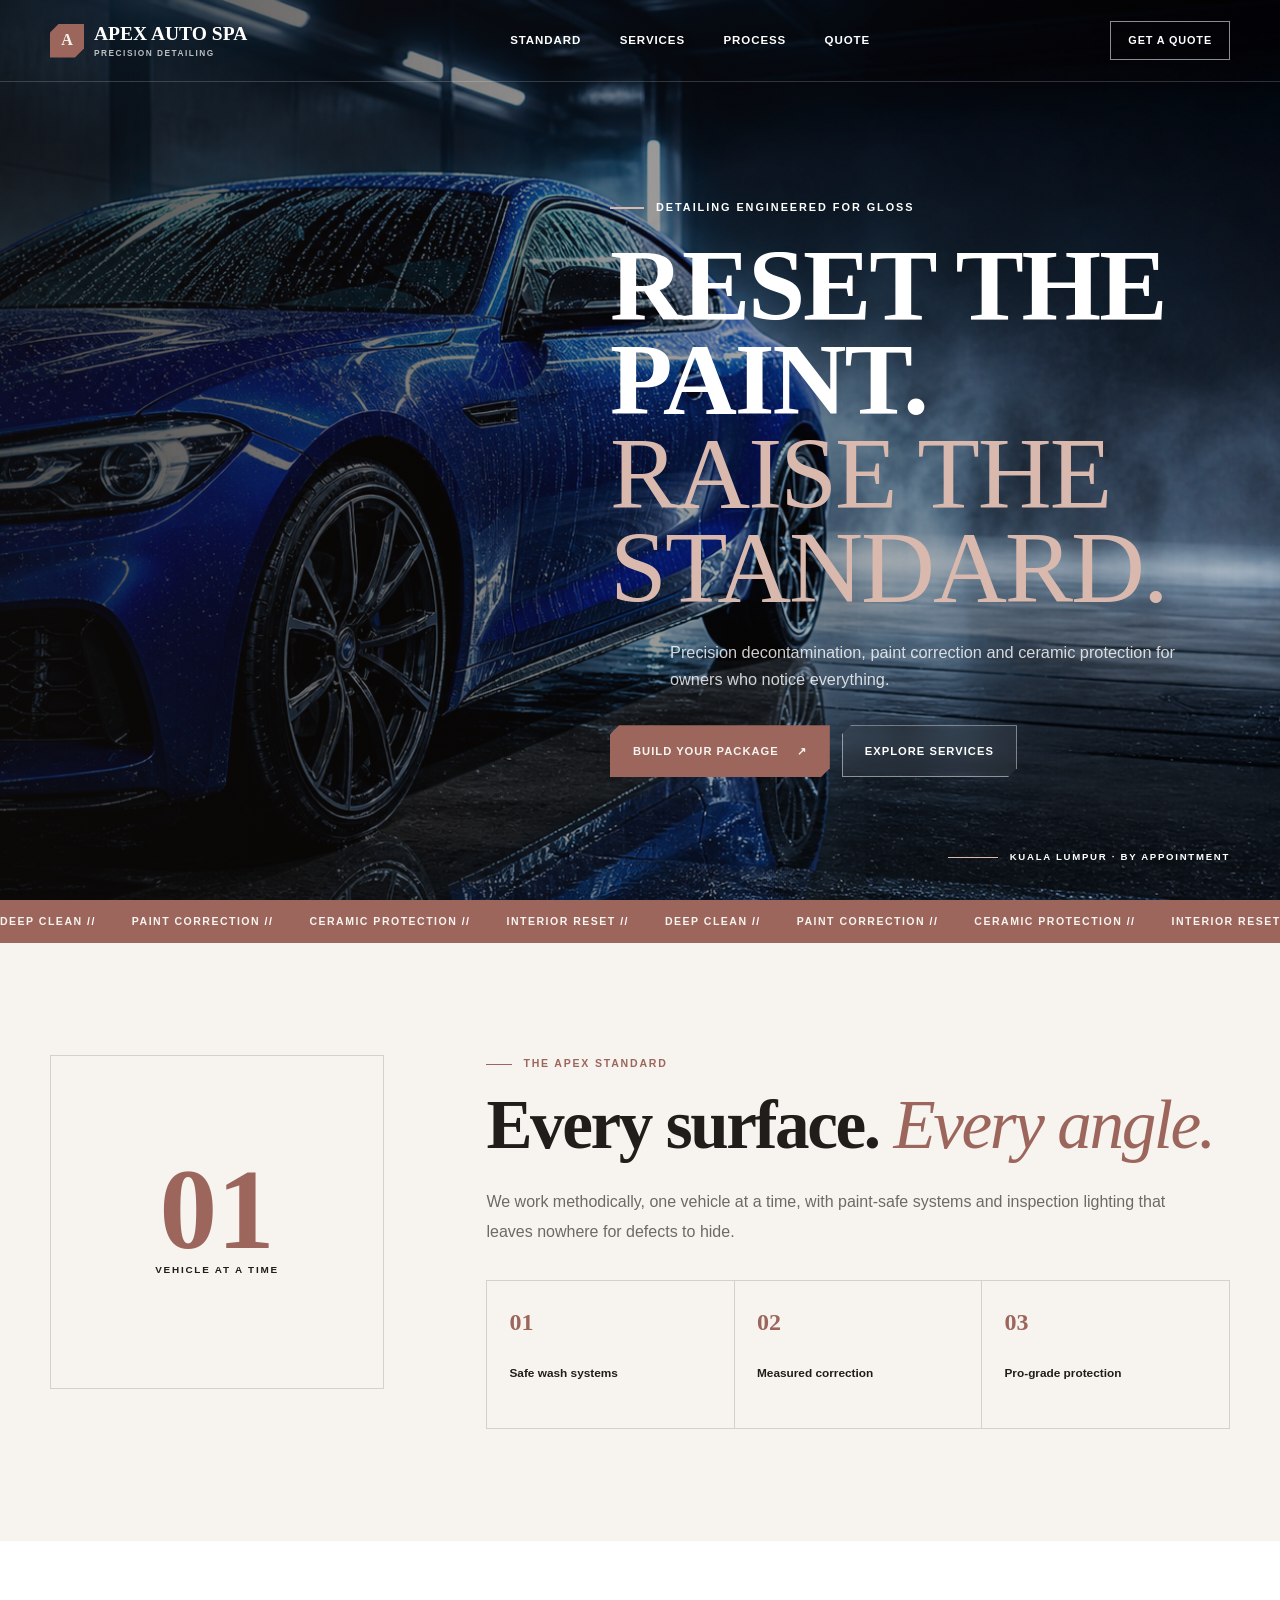
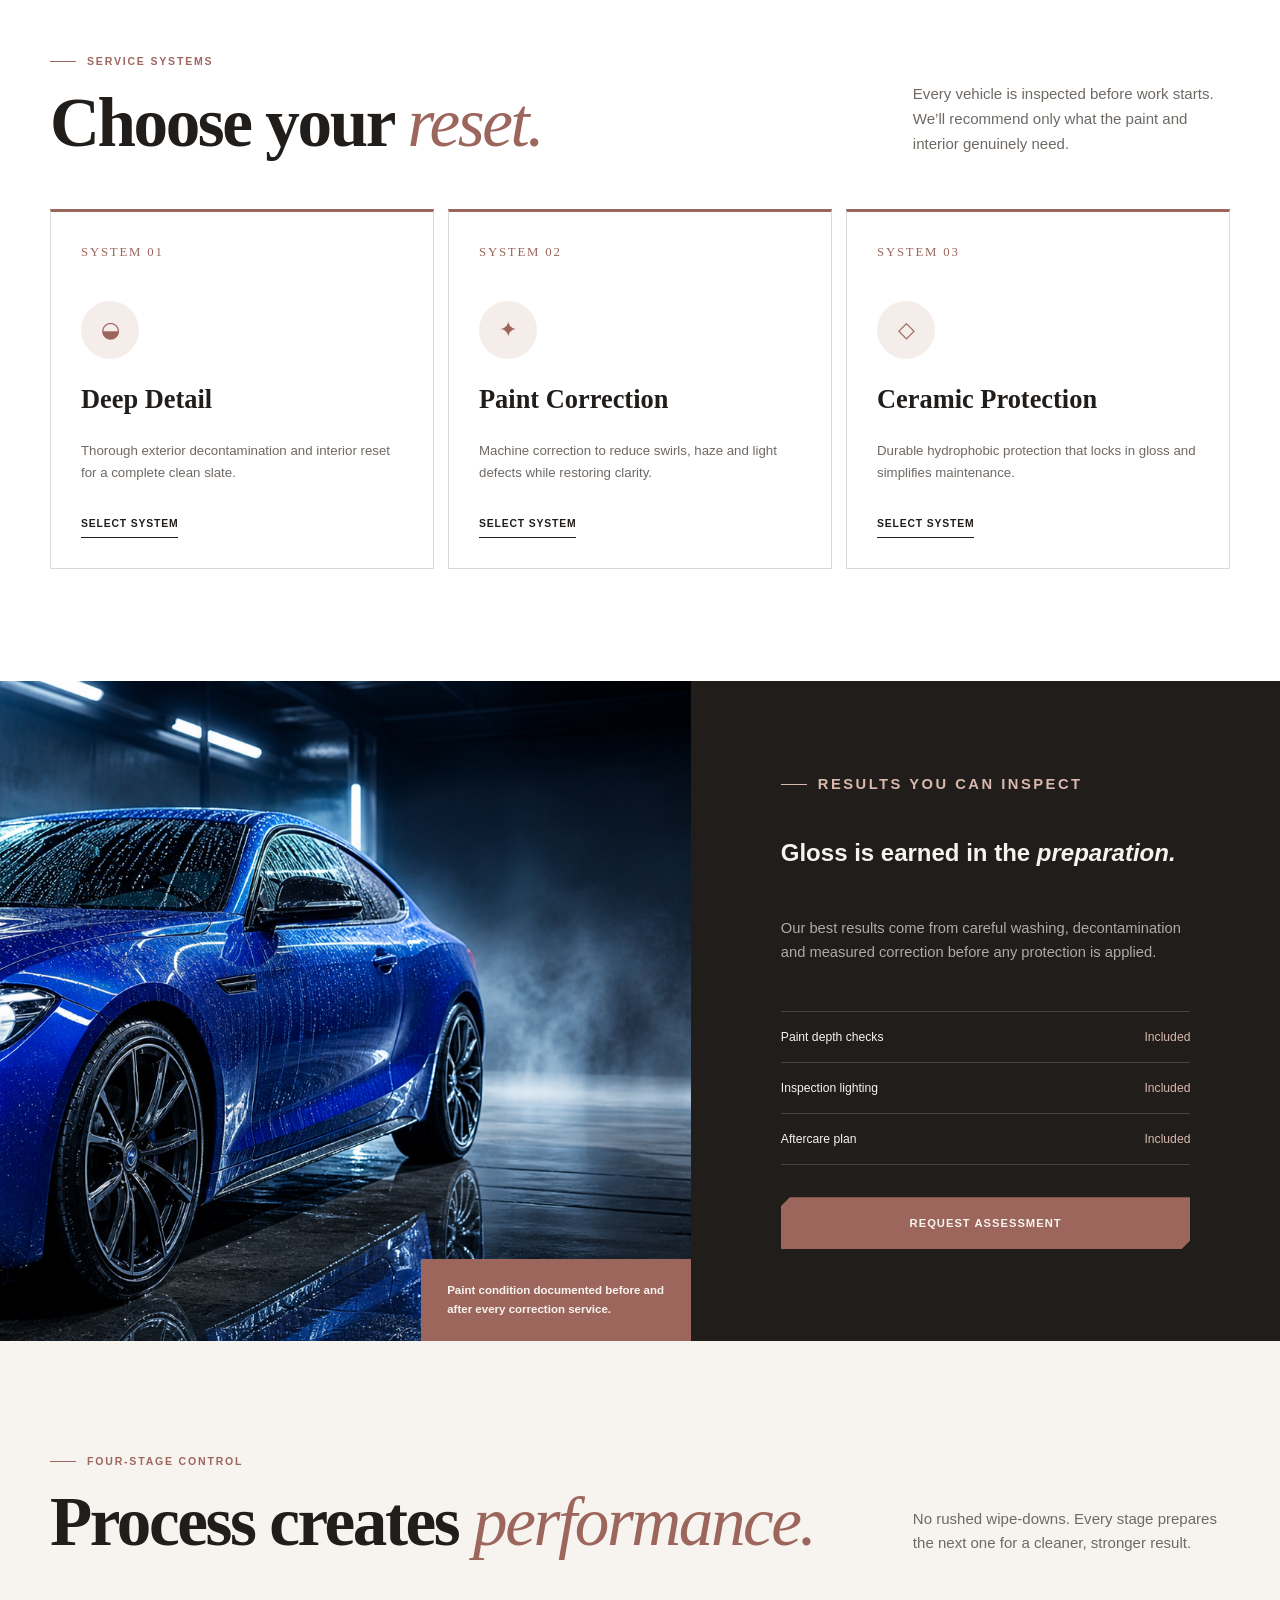
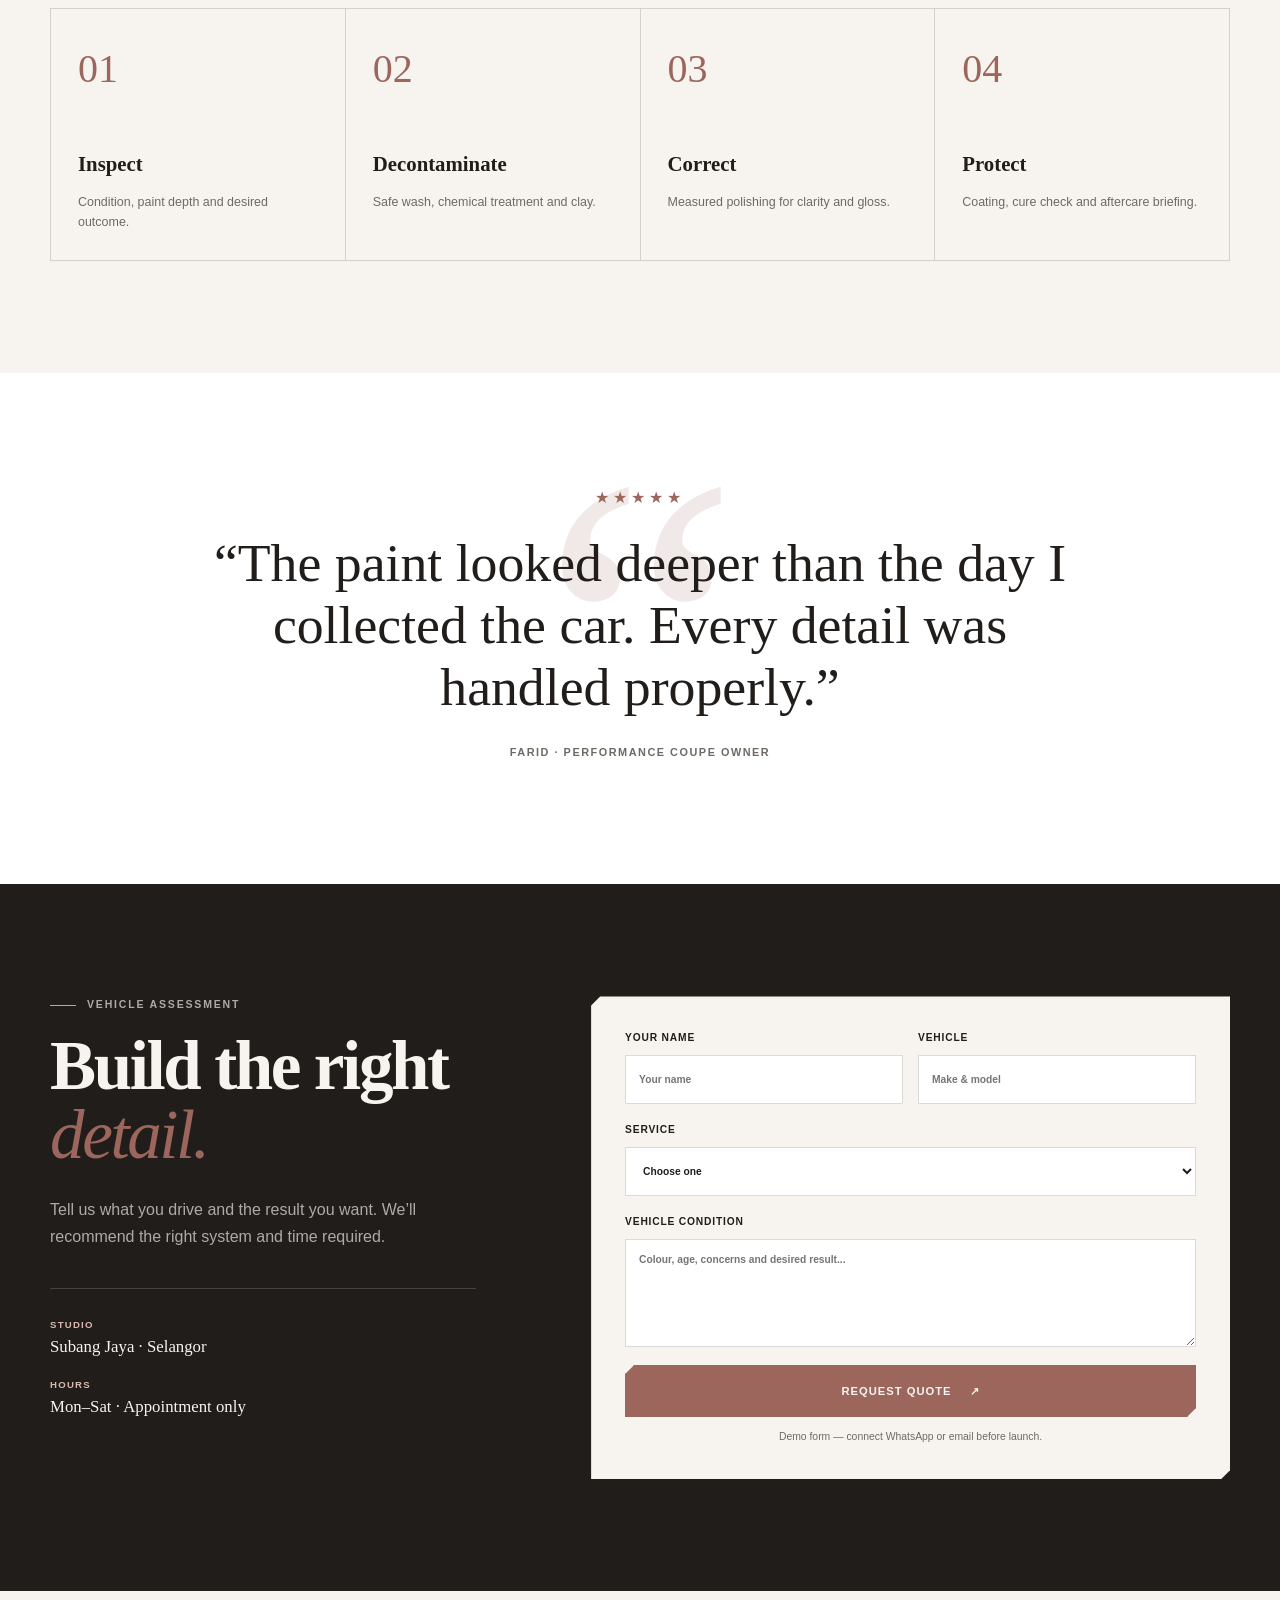
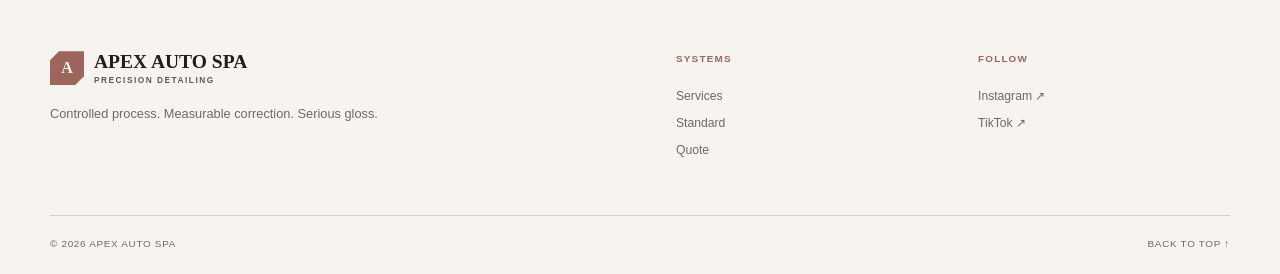
==== index.html @ 65955e70 "Add files via upload" ====
<!doctype html><html lang="en"><head><meta charset="UTF-8"><meta name="viewport" content="width=device-width,initial-scale=1"><meta name="description" content="Apex Auto Spa delivers premium detailing, paint correction and ceramic protection."><meta name="theme-color" content="#06111c"><title>Apex Auto Spa | Precision Detailing</title><link rel="preconnect" href="https://fonts.googleapis.com"><link rel="preconnect" href="https://fonts.gstatic.com" crossorigin><link href="https://fonts.googleapis.com/css2?family=Archivo+Black&family=Inter:wght@400;600;700;800&display=swap" rel="stylesheet"><style>:root{--paper:#07121e;--surface:#0d1b29;--ink:#eaf7ff;--muted:#8fa3b3;--accent:#08b8e8;--accent-2:#65e2ff;--line:rgba(234,247,255,.14);--hero-overlay:linear-gradient(90deg,rgba(4,12,20,.05),rgba(4,12,20,.9) 66%);--display:"Archivo Black",sans-serif;--body:"Inter",sans-serif;--radius:0}</style><link rel="stylesheet" href="styles.css"><script src="script.js" defer></script></head>
<body data-theme="auto"><a class="skip-link" href="#main">Skip to content</a><header class="header"><a class="brand" href="#top"><span class="brand-mark">A</span><span class="brand-name">APEX AUTO SPA<small>Precision detailing</small></span></a><button class="menu-button" aria-expanded="false" aria-controls="nav"><span></span><span></span><span></span><span class="sr-only">Menu</span></button><nav class="nav" id="nav"><a href="#about">Standard</a><a href="#services">Services</a><a href="#process">Process</a><a href="#contact">Quote</a></nav><a class="header-action" href="#contact">Get a quote</a></header>
<main id="main"><section class="hero" id="top"><img class="hero-media" src="assets/hero.png" alt="Metallic blue performance car in a premium detailing bay"><div class="hero-overlay"></div><div class="hero-content shell"><p class="kicker">Detailing engineered for gloss</p><h1>Reset the paint.<br><em>Raise the standard.</em></h1><p class="hero-lead">Precision decontamination, paint correction and ceramic protection for owners who notice everything.</p><div class="actions"><a class="button button-primary" href="#contact">Build your package <span>↗</span></a><a class="button button-secondary" href="#services">Explore services</a></div></div><div class="hero-note"><span></span> Kuala Lumpur · By appointment</div></section>
<div class="ticker"><div class="ticker-track"><span>Deep clean <b>//</b></span><span>Paint correction <b>//</b></span><span>Ceramic protection <b>//</b></span><span>Interior reset <b>//</b></span><span>Deep clean <b>//</b></span><span>Paint correction <b>//</b></span><span>Ceramic protection <b>//</b></span><span>Interior reset <b>//</b></span></div></div>
<section class="section" id="about"><div class="shell about-grid"><div class="about-stamp reveal"><div><strong>01</strong><span>Vehicle at a time</span></div></div><div class="about-copy reveal"><p class="eyebrow">The Apex standard</p><h2>Every surface. <em>Every angle.</em></h2><p class="copy-text">We work methodically, one vehicle at a time, with paint-safe systems and inspection lighting that leaves nowhere for defects to hide.</p><div class="principles"><div><b>01</b><span>Safe wash systems</span></div><div><b>02</b><span>Measured correction</span></div><div><b>03</b><span>Pro-grade protection</span></div></div></div></div></section>
<section class="section section-alt" id="services"><div class="shell"><div class="section-head reveal"><div><p class="eyebrow">Service systems</p><h2>Choose your <em>reset.</em></h2></div><p>Every vehicle is inspected before work starts. We’ll recommend only what the paint and interior genuinely need.</p></div><div class="card-grid"><article class="card reveal"><span class="card-number">SYSTEM 01</span><div class="card-icon">◒</div><h3>Deep Detail</h3><p>Thorough exterior decontamination and interior reset for a complete clean slate.</p><button class="text-link" data-service="Deep Detail">Select system</button></article><article class="card reveal"><span class="card-number">SYSTEM 02</span><div class="card-icon">✦</div><h3>Paint Correction</h3><p>Machine correction to reduce swirls, haze and light defects while restoring clarity.</p><button class="text-link" data-service="Paint Correction">Select system</button></article><article class="card reveal"><span class="card-number">SYSTEM 03</span><div class="card-icon">◇</div><h3>Ceramic Protection</h3><p>Durable hydrophobic protection that locks in gloss and simplifies maintenance.</p><button class="text-link" data-service="Ceramic Protection">Select system</button></article></div></div></section>
<section class="feature-grid"><div class="feature-visual"><img src="assets/hero.png" alt="Blue performance car with water beading"><div class="feature-label">Paint condition documented before and after every correction service.</div></div><div class="feature-copy"><p class="eyebrow">Results you can inspect</p><h2>Gloss is earned in the <em>preparation.</em></h2><p>Our best results come from careful washing, decontamination and measured correction before any protection is applied.</p><div class="mini-list"><div>Paint depth checks <span>Included</span></div><div>Inspection lighting <span>Included</span></div><div>Aftercare plan <span>Included</span></div></div><a class="button button-primary" href="#contact">Request assessment</a></div></section>
<section class="section" id="process"><div class="shell"><div class="section-head reveal"><div><p class="eyebrow">Four-stage control</p><h2>Process creates <em>performance.</em></h2></div><p>No rushed wipe-downs. Every stage prepares the next one for a cleaner, stronger result.</p></div><div class="process"><article class="step reveal"><span>01</span><h3>Inspect</h3><p>Condition, paint depth and desired outcome.</p></article><article class="step reveal"><span>02</span><h3>Decontaminate</h3><p>Safe wash, chemical treatment and clay.</p></article><article class="step reveal"><span>03</span><h3>Correct</h3><p>Measured polishing for clarity and gloss.</p></article><article class="step reveal"><span>04</span><h3>Protect</h3><p>Coating, cure check and aftercare briefing.</p></article></div></div></section>
<section class="section section-alt quote-section"><div class="shell quote-inner reveal"><div class="stars">★★★★★</div><blockquote>“The paint looked deeper than the day I collected the car. Every detail was handled properly.”</blockquote><p class="quote-author">Farid · Performance coupe owner</p></div></section>
<section class="section section-dark" id="contact"><div class="shell contact-grid"><div class="contact-copy reveal"><p class="eyebrow">Vehicle assessment</p><h2>Build the right <em>detail.</em></h2><p>Tell us what you drive and the result you want. We’ll recommend the right system and time required.</p><div class="contact-meta"><div><span>Studio</span><b>Subang Jaya · Selangor</b></div><div><span>Hours</span><b>Mon–Sat · Appointment only</b></div></div></div><form class="contact-form reveal"><div class="field-row"><label>Your name<input required placeholder="Your name"></label><label>Vehicle<input required placeholder="Make & model"></label></div><label>Service<select id="service" required><option value="">Choose one</option><option>Deep Detail</option><option>Paint Correction</option><option>Ceramic Protection</option></select></label><label>Vehicle condition<textarea placeholder="Colour, age, concerns and desired result..."></textarea></label><button class="button button-primary" type="submit">Request quote <span>↗</span></button><p class="form-note">Demo form — connect WhatsApp or email before launch.</p></form></div></section></main>
<footer class="footer"><div class="shell footer-main"><div class="footer-brand"><a class="brand" href="#top"><span class="brand-mark">A</span><span class="brand-name">APEX AUTO SPA<small>Precision detailing</small></span></a><p>Controlled process. Measurable correction. Serious gloss.</p></div><div class="footer-links"><p>Systems</p><a href="#services">Services</a><a href="#about">Standard</a><a href="#contact">Quote</a></div><div class="footer-links"><p>Follow</p><a href="#">Instagram ↗</a><a href="#">TikTok ↗</a></div></div><div class="shell footer-bottom"><span>© <span data-year></span> Apex Auto Spa</span><a href="#top">Back to top ↑</a></div></footer><div class="toast" role="status" aria-live="polite"></div></body></html>
---- styles.css ----
:root {
  --paper: #f7f4ef;
  --surface: #ffffff;
  --ink: #201d1b;
  --muted: #6f6964;
  --accent: #9c665d;
  --accent-2: #d9b9ad;
  --line: rgba(32, 29, 27, 0.16);
  --hero-overlay: linear-gradient(90deg, rgba(15, 12, 10, 0.72), rgba(15, 12, 10, 0.12));
  --display: Georgia, serif;
  --body: Arial, sans-serif;
  --radius: 0px;
  --max: 1180px;
}

* { box-sizing: border-box; }
html { scroll-behavior: smooth; scroll-padding-top: 82px; }
body {
  margin: 0;
  color: var(--ink);
  background: var(--paper);
  font-family: var(--body);
  line-height: 1.65;
  overflow-x: hidden;
}
body.menu-open { overflow: hidden; }
img { display: block; max-width: 100%; }
a { color: inherit; text-decoration: none; }
button, input, select, textarea { font: inherit; }
button, a { -webkit-tap-highlight-color: transparent; }
::selection { color: var(--paper); background: var(--accent); }

.shell { width: min(var(--max), calc(100% - 48px)); margin-inline: auto; }
.sr-only {
  position: absolute; width: 1px; height: 1px; padding: 0; margin: -1px;
  overflow: hidden; clip: rect(0,0,0,0); white-space: nowrap; border: 0;
}
.skip-link {
  position: fixed; z-index: 999; top: 10px; left: 10px; padding: 10px 16px;
  color: var(--paper); background: var(--accent); transform: translateY(-150%);
}
.skip-link:focus { transform: translateY(0); }

.header {
  position: fixed; z-index: 100; inset: 0 0 auto; display: grid;
  grid-template-columns: 220px 1fr auto; align-items: center; height: 82px;
  padding-inline: max(24px, calc((100vw - var(--max)) / 2));
  color: #fff; border-bottom: 1px solid rgba(255,255,255,.18);
  transition: height .25s ease, background .25s ease, color .25s ease, border-color .25s ease;
}
.header.scrolled {
  height: 68px; color: var(--ink); background: color-mix(in srgb, var(--paper) 94%, transparent);
  border-color: var(--line); backdrop-filter: blur(18px);
}
.brand { display: flex; align-items: center; gap: 10px; width: fit-content; }
.brand-mark {
  display: grid; place-items: center; width: 34px; height: 34px;
  color: var(--paper); background: var(--accent); border-radius: var(--radius);
  font-family: var(--display); font-size: 1rem; font-weight: 800;
}
.brand-name { font-family: var(--display); font-size: 1.22rem; font-weight: 700; line-height: 1; }
.brand-name small {
  display: block; margin-top: 5px; font-family: var(--body); font-size: .52rem;
  font-weight: 700; letter-spacing: .18em; text-transform: uppercase; opacity: .72;
}
.nav { display: flex; justify-content: center; gap: clamp(22px, 3vw, 42px); }
.nav a {
  position: relative; font-size: .72rem; font-weight: 700; letter-spacing: .08em; text-transform: uppercase;
}
.nav a::after {
  position: absolute; bottom: -8px; left: 0; width: 100%; height: 1px; content: "";
  background: currentColor; transform: scaleX(0); transition: transform .2s ease;
}
.nav a:hover::after, .nav a:focus-visible::after { transform: scaleX(1); }
.header-action {
  padding: 10px 17px; color: #fff; border: 1px solid rgba(255,255,255,.55);
  border-radius: var(--radius); font-size: .68rem; font-weight: 800; letter-spacing: .08em;
  text-transform: uppercase; transition: background .2s ease, color .2s ease;
}
.header.scrolled .header-action { color: var(--paper); background: var(--accent); border-color: var(--accent); }
.header-action:hover { color: var(--paper); background: var(--accent); border-color: var(--accent); }
.menu-button { display: none; }

.hero {
  position: relative; display: flex; align-items: center; min-height: min(900px, 100svh);
  overflow: hidden; color: #fff; background: #151515;
}
.hero-media, .hero-overlay { position: absolute; inset: 0; width: 100%; height: 100%; }
.hero-media { object-fit: cover; animation: drift 14s ease-out both; }
.hero-overlay { background: var(--hero-overlay); }
.hero-content { position: relative; z-index: 2; max-width: var(--max); padding-top: 76px; }
.kicker {
  display: flex; align-items: center; gap: 12px; margin: 0 0 22px;
  font-size: .68rem; font-weight: 800; letter-spacing: .18em; text-transform: uppercase;
}
.kicker::before { width: 34px; height: 2px; content: ""; background: var(--accent-2); }
.hero h1 {
  max-width: 690px; margin: 0 0 24px; font-family: var(--display); font-size: clamp(3.7rem, 8vw, 7.9rem);
  font-weight: 600; line-height: .92; letter-spacing: -.04em;
}
.hero h1 em { color: var(--accent-2); font-style: italic; font-weight: 500; }
.hero-lead { max-width: 560px; margin-bottom: 32px; color: rgba(255,255,255,.8); font-size: 1.02rem; }
.actions { display: flex; flex-wrap: wrap; gap: 12px; }
.button {
  display: inline-flex; align-items: center; justify-content: center; gap: 18px; min-height: 52px;
  padding: 13px 22px; border: 1px solid transparent; border-radius: var(--radius); cursor: pointer;
  font-size: .7rem; font-weight: 800; letter-spacing: .09em; text-transform: uppercase;
  transition: transform .2s ease, background .2s ease, border-color .2s ease;
}
.button:hover, .button:focus-visible { transform: translateY(-2px); }
.button-primary { color: var(--paper); background: var(--accent); border-color: var(--accent); }
.button-secondary { color: #fff; background: rgba(255,255,255,.06); border-color: rgba(255,255,255,.48); backdrop-filter: blur(8px); }
.button-secondary:hover { background: rgba(255,255,255,.14); }
.hero-note {
  position: absolute; z-index: 2; right: max(24px, calc((100vw - var(--max)) / 2)); bottom: 35px;
  display: flex; align-items: center; gap: 12px; font-size: .6rem; font-weight: 800;
  letter-spacing: .18em; text-transform: uppercase;
}
.hero-note span { width: 50px; height: 1px; background: var(--accent-2); }

.ticker { overflow: hidden; color: var(--paper); background: var(--accent); }
.ticker-track {
  display: flex; gap: 36px; width: max-content; padding: 13px 0;
  animation: ticker 26s linear infinite;
}
.ticker-track span { font-size: .66rem; font-weight: 800; letter-spacing: .14em; text-transform: uppercase; }
.ticker-track b { color: var(--accent-2); }

.section { padding: 112px 0; }
.section-alt { background: var(--surface); }
.section-dark { color: var(--paper); background: var(--ink); }
.section-head {
  display: grid; grid-template-columns: minmax(0, 1.45fr) minmax(260px, .58fr);
  align-items: end; gap: 70px; margin-bottom: 52px;
}
.eyebrow {
  display: flex; align-items: center; gap: 11px; margin: 0 0 17px; color: var(--accent);
  font-size: .66rem; font-weight: 800; letter-spacing: .17em; text-transform: uppercase;
}
.eyebrow::before { width: 26px; height: 1px; content: ""; background: currentColor; }
.section h2 {
  margin: 0; font-family: var(--display); font-size: clamp(2.8rem, 5.4vw, 5.25rem);
  font-weight: 600; line-height: 1; letter-spacing: -.035em;
}
.section h2 em { color: var(--accent); font-style: italic; font-weight: 500; }
.section-head > p, .copy-text { margin: 0; color: var(--muted); font-size: .94rem; }
.section-dark .section-head > p, .section-dark .copy-text { color: color-mix(in srgb, var(--paper) 65%, transparent); }

.about-grid { display: grid; grid-template-columns: .62fr 1.38fr; gap: clamp(45px, 8vw, 110px); align-items: start; }
.about-stamp {
  position: sticky; top: 110px; display: grid; place-items: center; aspect-ratio: 1;
  border: 1px solid var(--line); border-radius: 50%; text-align: center;
}
.about-stamp strong { display: block; color: var(--accent); font-family: var(--display); font-size: clamp(4rem, 9vw, 7.5rem); line-height: .8; }
.about-stamp span { font-size: .62rem; font-weight: 800; letter-spacing: .18em; text-transform: uppercase; }
.about-copy h2 { margin-bottom: 28px; }
.about-copy .copy-text { max-width: 700px; margin-bottom: 34px; font-size: 1rem; line-height: 1.85; }
.principles { display: grid; grid-template-columns: repeat(3, 1fr); border-top: 1px solid var(--line); border-left: 1px solid var(--line); }
.principles div { min-height: 148px; padding: 22px; border-right: 1px solid var(--line); border-bottom: 1px solid var(--line); }
.principles b { display: block; margin-bottom: 16px; color: var(--accent); font-family: var(--display); font-size: 1.5rem; }
.principles span { font-size: .74rem; font-weight: 700; }

.card-grid { display: grid; grid-template-columns: repeat(3, 1fr); gap: 14px; }
.card {
  position: relative; display: flex; flex-direction: column; min-height: 360px; padding: 30px;
  background: var(--surface); border: 1px solid var(--line); border-radius: var(--radius);
  transition: transform .25s ease, box-shadow .25s ease;
}
.card:hover { transform: translateY(-7px); box-shadow: 0 24px 55px rgba(0,0,0,.09); }
.card-number { color: var(--accent); font-family: var(--display); font-size: .8rem; letter-spacing: .14em; }
.card-icon {
  display: grid; place-items: center; width: 58px; height: 58px; margin: 38px 0 26px;
  color: var(--accent); background: color-mix(in srgb, var(--accent-2) 26%, transparent);
  border-radius: 50%; font-size: 1.35rem;
}
.card h3 { margin: 0 0 13px; font-family: var(--display); font-size: 1.65rem; line-height: 1.1; }
.card p { flex: 1; color: var(--muted); font-size: .83rem; }
.text-link {
  width: fit-content; padding: 0 0 5px; color: var(--ink); background: none; border: 0;
  border-bottom: 1px solid currentColor; cursor: pointer; font-size: .65rem; font-weight: 800;
  letter-spacing: .08em; text-transform: uppercase;
}
.section-dark .text-link { color: var(--paper); }

.feature-grid { display: grid; grid-template-columns: 1.08fr .92fr; min-height: 660px; }
.feature-visual { position: relative; min-height: 520px; overflow: hidden; }
.feature-visual img { width: 100%; height: 100%; object-fit: cover; transition: transform .8s ease; }
.feature-visual:hover img { transform: scale(1.035); }
.feature-label {
  position: absolute; right: 0; bottom: 0; max-width: 270px; padding: 22px 26px;
  color: var(--paper); background: var(--accent); font-size: .72rem; font-weight: 700;
}
.feature-copy { display: flex; flex-direction: column; justify-content: center; padding: clamp(45px, 7vw, 96px); background: var(--ink); color: var(--paper); }
.feature-copy .eyebrow { color: var(--accent-2); }
.feature-copy h2 { margin-bottom: 28px; }
.feature-copy > p { color: color-mix(in srgb, var(--paper) 66%, transparent); font-size: .92rem; }
.mini-list { display: grid; gap: 0; margin: 32px 0; border-top: 1px solid rgba(255,255,255,.16); }
.mini-list div { display: flex; justify-content: space-between; gap: 15px; padding: 15px 0; border-bottom: 1px solid rgba(255,255,255,.16); font-size: .76rem; }
.mini-list span { color: var(--accent-2); }

.process { display: grid; grid-template-columns: repeat(4, 1fr); border-top: 1px solid var(--line); border-left: 1px solid var(--line); }
.step { min-height: 250px; padding: 27px; border-right: 1px solid var(--line); border-bottom: 1px solid var(--line); }
.step > span { color: var(--accent); font-family: var(--display); font-size: 2.5rem; }
.step h3 { margin: 45px 0 10px; font-family: var(--display); font-size: 1.3rem; }
.step p { margin: 0; color: var(--muted); font-size: .78rem; }

.quote-section { position: relative; overflow: hidden; text-align: center; }
.quote-section::before {
  position: absolute; inset: 16% 5%; content: "“"; color: color-mix(in srgb, var(--accent) 14%, transparent);
  font-family: Georgia, serif; font-size: 28rem; line-height: .8; pointer-events: none;
}
.quote-inner { position: relative; max-width: 900px; margin-inline: auto; }
.stars { margin-bottom: 22px; color: var(--accent); letter-spacing: .25em; }
blockquote { margin: 0 0 25px; font-family: var(--display); font-size: clamp(2.1rem, 4.2vw, 3.8rem); line-height: 1.15; }
.quote-author { color: var(--muted); font-size: .68rem; font-weight: 800; letter-spacing: .14em; text-transform: uppercase; }

.contact-grid { display: grid; grid-template-columns: .8fr 1.2fr; gap: clamp(55px, 9vw, 120px); }
.contact-copy h2 { margin-bottom: 28px; }
.contact-copy > p { max-width: 430px; color: color-mix(in srgb, var(--paper) 66%, transparent); }
.contact-meta { display: grid; gap: 17px; margin-top: 38px; padding-top: 28px; border-top: 1px solid rgba(255,255,255,.16); }
.contact-meta span { display: block; color: var(--accent-2); font-size: .6rem; font-weight: 800; letter-spacing: .13em; text-transform: uppercase; }
.contact-meta b { font-family: var(--display); font-size: 1.05rem; font-weight: 500; }
.contact-form { padding: 34px; color: var(--ink); background: var(--paper); border-radius: var(--radius); }
.field-row { display: grid; grid-template-columns: 1fr 1fr; gap: 15px; }
.contact-form label { display: grid; gap: 8px; margin-bottom: 18px; font-size: .64rem; font-weight: 800; letter-spacing: .08em; text-transform: uppercase; }
input, select, textarea {
  width: 100%; color: var(--ink); background: var(--surface); border: 1px solid var(--line);
  border-radius: var(--radius); outline: 0; transition: border-color .2s ease, box-shadow .2s ease;
}
input, select { height: 49px; padding: 0 13px; }
textarea { min-height: 108px; padding: 12px 13px; resize: vertical; }
input:focus, select:focus, textarea:focus { border-color: var(--accent); box-shadow: 0 0 0 3px color-mix(in srgb, var(--accent) 16%, transparent); }
.contact-form .button { width: 100%; }
.form-note { margin: 11px 0 0; color: var(--muted); font-size: .65rem; text-align: center; }

.footer { padding: 60px 0 22px; background: var(--paper); }
.footer-main { display: grid; grid-template-columns: 1.6fr .7fr .7fr; gap: 50px; padding-bottom: 55px; }
.footer-brand .brand { margin-bottom: 18px; }
.footer-brand p { max-width: 360px; color: var(--muted); font-size: .8rem; }
.footer-links { display: grid; align-content: start; gap: 7px; }
.footer-links p { margin: 0 0 11px; color: var(--accent); font-size: .62rem; font-weight: 800; letter-spacing: .12em; text-transform: uppercase; }
.footer-links a { width: fit-content; color: var(--muted); font-size: .76rem; }
.footer-links a:hover { color: var(--accent); }
.footer-bottom { display: flex; justify-content: space-between; gap: 20px; padding-top: 20px; border-top: 1px solid var(--line); color: var(--muted); font-size: .62rem; letter-spacing: .07em; text-transform: uppercase; }

.toast {
  position: fixed; z-index: 200; right: 22px; bottom: 22px; max-width: min(370px, calc(100% - 44px));
  padding: 14px 18px; color: var(--paper); background: var(--ink); border-left: 4px solid var(--accent);
  border-radius: var(--radius); box-shadow: 0 18px 50px rgba(0,0,0,.25); font-size: .8rem;
  opacity: 0; pointer-events: none; transform: translateY(14px); transition: .25s ease;
}
.toast.show { opacity: 1; transform: translateY(0); }
.reveal { opacity: 0; transform: translateY(25px); transition: opacity .7s ease, transform .7s ease; }
.reveal.visible { opacity: 1; transform: none; }

/* Distinct visual directions */
body[data-theme="bakery"] .hero-content { color: #3d2415; }
body[data-theme="bakery"] .hero-content > *, body[data-theme="photo"] .hero-content > *, body[data-theme="auto"] .hero-content > * { width: min(610px, 100%); margin-left: auto; }
body[data-theme="bakery"] .hero-lead { color: rgba(61,36,21,.76); }
body[data-theme="bakery"] .button-secondary { color: #3d2415; border-color: rgba(61,36,21,.45); }
body[data-theme="bakery"] .hero-note { color: #3d2415; }
body[data-theme="bakery"] .card:nth-child(2) { transform: rotate(1.2deg); }
body[data-theme="bakery"] .card:nth-child(2):hover { transform: rotate(0) translateY(-7px); }

body[data-theme="pets"] .brand-mark, body[data-theme="pets"] .card-icon { border-radius: 50%; }
body[data-theme="pets"] .hero-content { max-width: 610px; color: #263532; }
body[data-theme="pets"] .hero-lead { color: rgba(38,53,50,.73); }
body[data-theme="pets"] .button-secondary { color: #263532; border-color: rgba(38,53,50,.35); background: rgba(255,255,255,.45); }
body[data-theme="pets"] .hero-note { color: #263532; }
body[data-theme="pets"] .card:nth-child(odd) { margin-top: 22px; }

body[data-theme="photo"] .hero-content > * { width: min(660px, 100%); }
body[data-theme="photo"] .hero h1, body[data-theme="auto"] .hero h1 { text-transform: uppercase; font-style: normal; letter-spacing: -.02em; }
body[data-theme="photo"] .hero h1 em, body[data-theme="auto"] .hero h1 em { font-style: normal; }
body[data-theme="photo"] .about-stamp, body[data-theme="auto"] .about-stamp { border-radius: 0; }
body[data-theme="photo"] .card { border-top: 4px solid var(--accent); }

body[data-theme="interior"] .hero { align-items: flex-end; }
body[data-theme="interior"] .hero-content { width: min(620px, calc(100% - 48px)); margin: 0 auto 80px max(24px, calc((100vw - var(--max)) / 2)); padding: 40px; color: var(--ink); background: rgba(240,235,224,.9); backdrop-filter: blur(12px); }
body[data-theme="interior"] .hero-lead { color: var(--muted); }
body[data-theme="interior"] .button-secondary { color: var(--ink); border-color: var(--ink); }
body[data-theme="interior"] .hero h1 { font-size: clamp(3.2rem, 6vw, 6rem); }

body[data-theme="salon"] .hero-content h1 { max-width: 640px; }
body[data-theme="salon"] .card { background: linear-gradient(160deg, var(--surface), color-mix(in srgb, var(--accent) 9%, var(--surface))); }
body[data-theme="salon"] .brand-mark { border-radius: 50% 50% 4px 50%; }

body[data-theme="auto"] .hero-content > * { width: min(620px, 100%); }
body[data-theme="auto"] .button, body[data-theme="auto"] .brand-mark, body[data-theme="auto"] .contact-form { clip-path: polygon(9px 0,100% 0,100% calc(100% - 9px),calc(100% - 9px) 100%,0 100%,0 9px); }
body[data-theme="auto"] .card { border-top: 3px solid var(--accent); }
body[data-theme="auto"] .ticker-track b { color: #fff; }

body[data-theme="bakery"] .header:not(.scrolled), body[data-theme="pets"] .header:not(.scrolled), body[data-theme="interior"] .header:not(.scrolled) { color: var(--ink); border-color: var(--line); }
body[data-theme="bakery"] .header:not(.scrolled) .header-action, body[data-theme="pets"] .header:not(.scrolled) .header-action, body[data-theme="interior"] .header:not(.scrolled) .header-action { color: var(--ink); border-color: color-mix(in srgb, var(--ink) 45%, transparent); }

@keyframes drift { from { transform: scale(1.045); } to { transform: scale(1); } }
@keyframes ticker { to { transform: translateX(-50%); } }

@media (max-width: 980px) {
  .header { grid-template-columns: 190px 1fr auto; }
  .nav { gap: 19px; }
  .card-grid { grid-template-columns: 1fr 1fr; }
  .card:last-child { grid-column: 1 / -1; min-height: 300px; }
  .process { grid-template-columns: 1fr 1fr; }
}

@media (max-width: 780px) {
  html { scroll-padding-top: 68px; }
  .shell { width: min(680px, calc(100% - 34px)); }
  .header { grid-template-columns: 1fr auto; height: 68px; padding-inline: 17px; background: rgba(18,18,18,.82); backdrop-filter: blur(16px); }
  .header.scrolled { background: color-mix(in srgb, var(--paper) 95%, transparent); }
  .header-action { display: none; }
  .menu-button { position: relative; z-index: 102; display: grid; gap: 5px; width: 44px; height: 44px; padding: 11px; background: transparent; border: 0; cursor: pointer; }
  .menu-button span:not(.sr-only) { display: block; width: 22px; height: 2px; background: currentColor; transition: transform .22s ease, opacity .2s ease; }
  .menu-button[aria-expanded="true"] span:nth-child(1) { transform: translateY(7px) rotate(45deg); }
  .menu-button[aria-expanded="true"] span:nth-child(2) { opacity: 0; }
  .menu-button[aria-expanded="true"] span:nth-child(3) { transform: translateY(-7px) rotate(-45deg); }
  .nav { position: fixed; z-index: 101; inset: 0; display: flex; flex-direction: column; justify-content: center; gap: 24px; padding: 38px; color: var(--ink); background: var(--paper); opacity: 0; visibility: hidden; transform: translateY(-12px); transition: .22s ease; }
  .nav.open { opacity: 1; visibility: visible; transform: none; }
  .nav a { width: fit-content; font-family: var(--display); font-size: 2.1rem; text-transform: none; }
  .hero { min-height: 780px; }
  .hero-content { margin-left: auto; }
  .hero-note { display: none; }
  .section { padding: 86px 0; }
  .section-head, .about-grid, .feature-grid, .contact-grid { grid-template-columns: 1fr; }
  .section-head { gap: 24px; }
  .about-stamp { position: relative; top: auto; width: min(280px, 78vw); }
  .feature-grid { min-height: 0; }
  .feature-visual { min-height: 520px; }
  .footer-main { grid-template-columns: 1.4fr .7fr .7fr; gap: 35px; }
}

@media (max-width: 560px) {
  .shell { width: calc(100% - 28px); }
  .brand-name { font-size: 1.05rem; }
  .hero { align-items: flex-end; min-height: 720px; }
  .hero-media { object-position: center; }
  .hero-overlay { background: linear-gradient(0deg, rgba(15,12,10,.88), rgba(15,12,10,.08) 82%); }
  .hero-content, body[data-theme="interior"] .hero-content { max-width: none; margin: 0 0 70px; padding: 0; color: #fff; background: none; backdrop-filter: none; }
  body[data-theme="bakery"] .hero-content, body[data-theme="pets"] .hero-content { color: #fff; }
  .hero-lead, body[data-theme="bakery"] .hero-lead, body[data-theme="pets"] .hero-lead, body[data-theme="interior"] .hero-lead { color: rgba(255,255,255,.78); }
  .hero h1, body[data-theme="interior"] .hero h1 { font-size: clamp(3rem, 15vw, 4.9rem); }
  .actions { display: grid; }
  .button { width: 100%; }
  .button-secondary, body[data-theme="bakery"] .button-secondary, body[data-theme="pets"] .button-secondary, body[data-theme="interior"] .button-secondary { color: #fff; border-color: rgba(255,255,255,.5); background: rgba(255,255,255,.06); }
  .section h2 { font-size: clamp(2.55rem, 12vw, 4rem); }
  .principles, .card-grid, .process { grid-template-columns: 1fr; }
  .card:last-child { grid-column: auto; }
  body[data-theme="pets"] .card:nth-child(odd) { margin-top: 0; }
  .feature-visual { min-height: 430px; }
  .feature-copy { padding: 42px 24px; }
  .field-row { grid-template-columns: 1fr; gap: 0; }
  .contact-form { padding: 25px 18px; }
  .footer-main { grid-template-columns: 1fr 1fr; }
  .footer-brand { grid-column: 1 / -1; }
  .footer-bottom { flex-direction: column; }
}

@media (prefers-reduced-motion: reduce) {
  html { scroll-behavior: auto; }
  *, *::before, *::after { animation-duration: .01ms !important; animation-iteration-count: 1 !important; transition-duration: .01ms !important; }
  .reveal { opacity: 1; transform: none; }
}
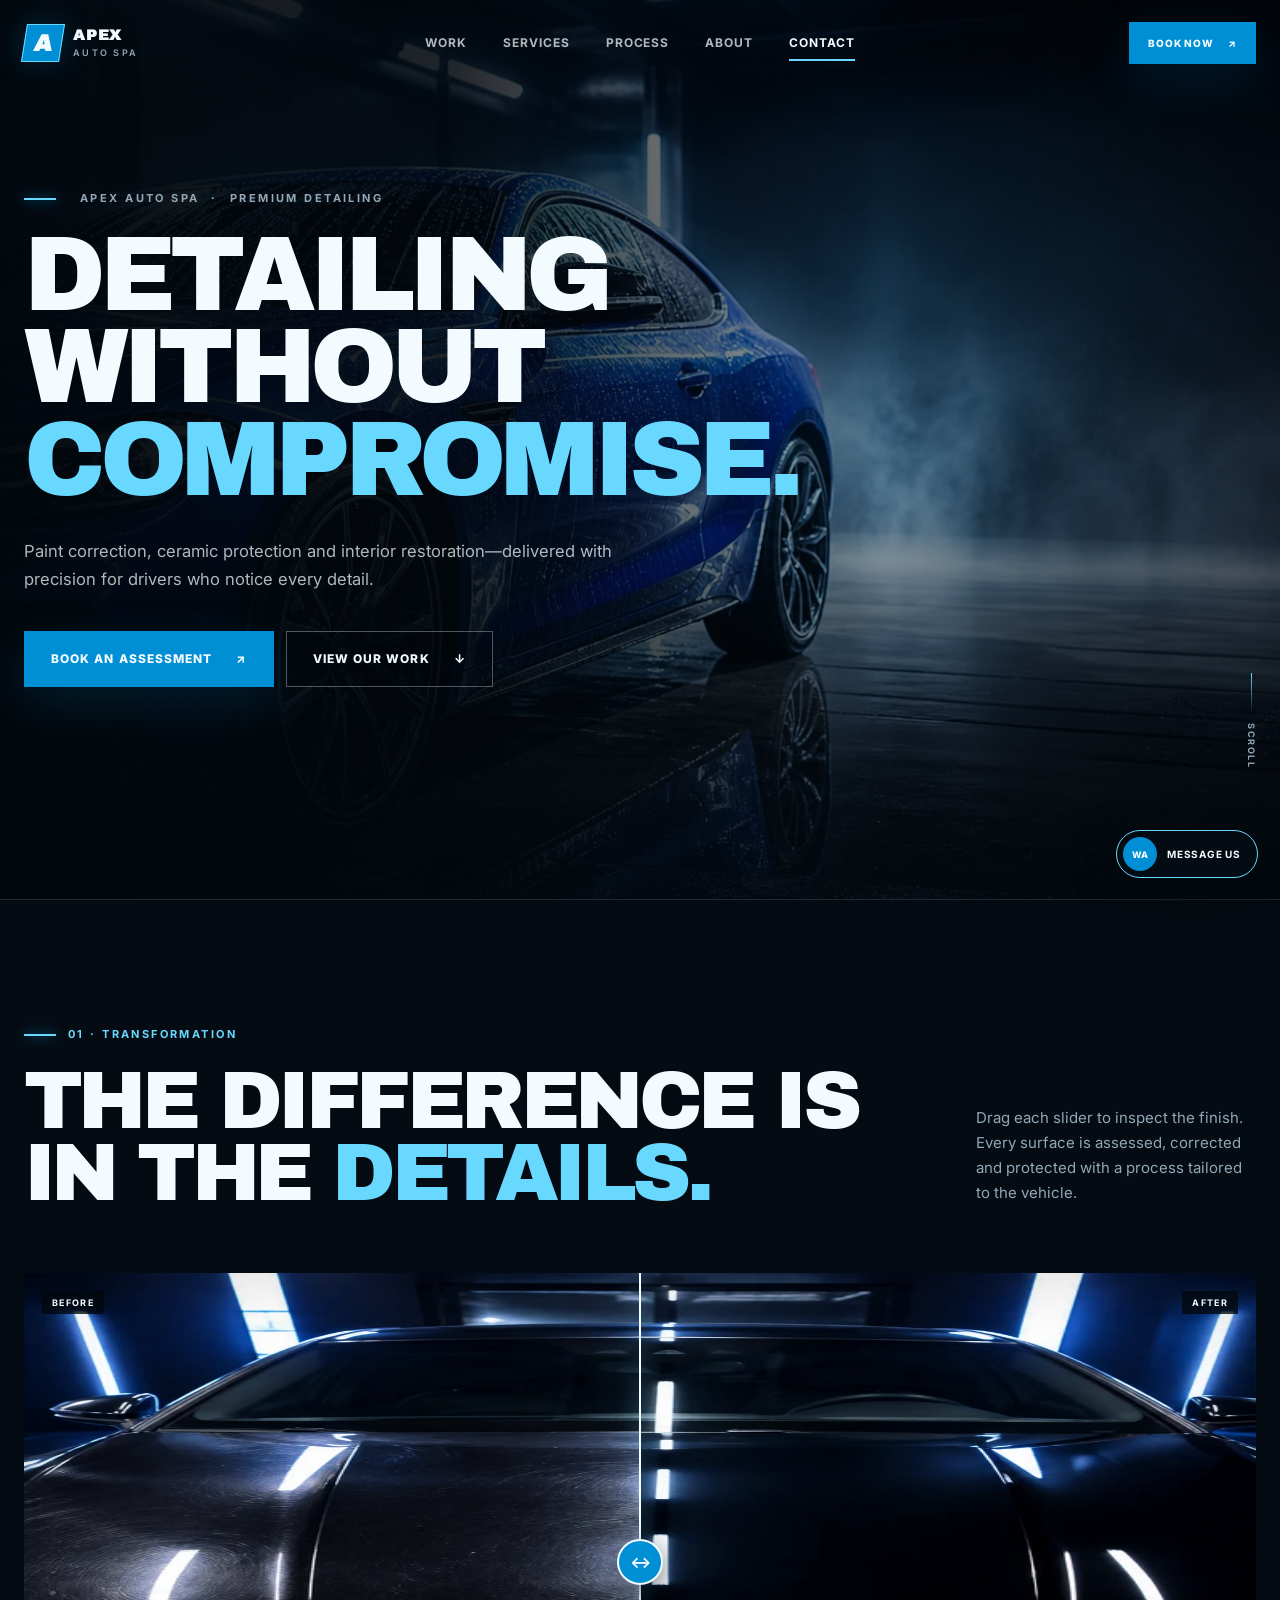
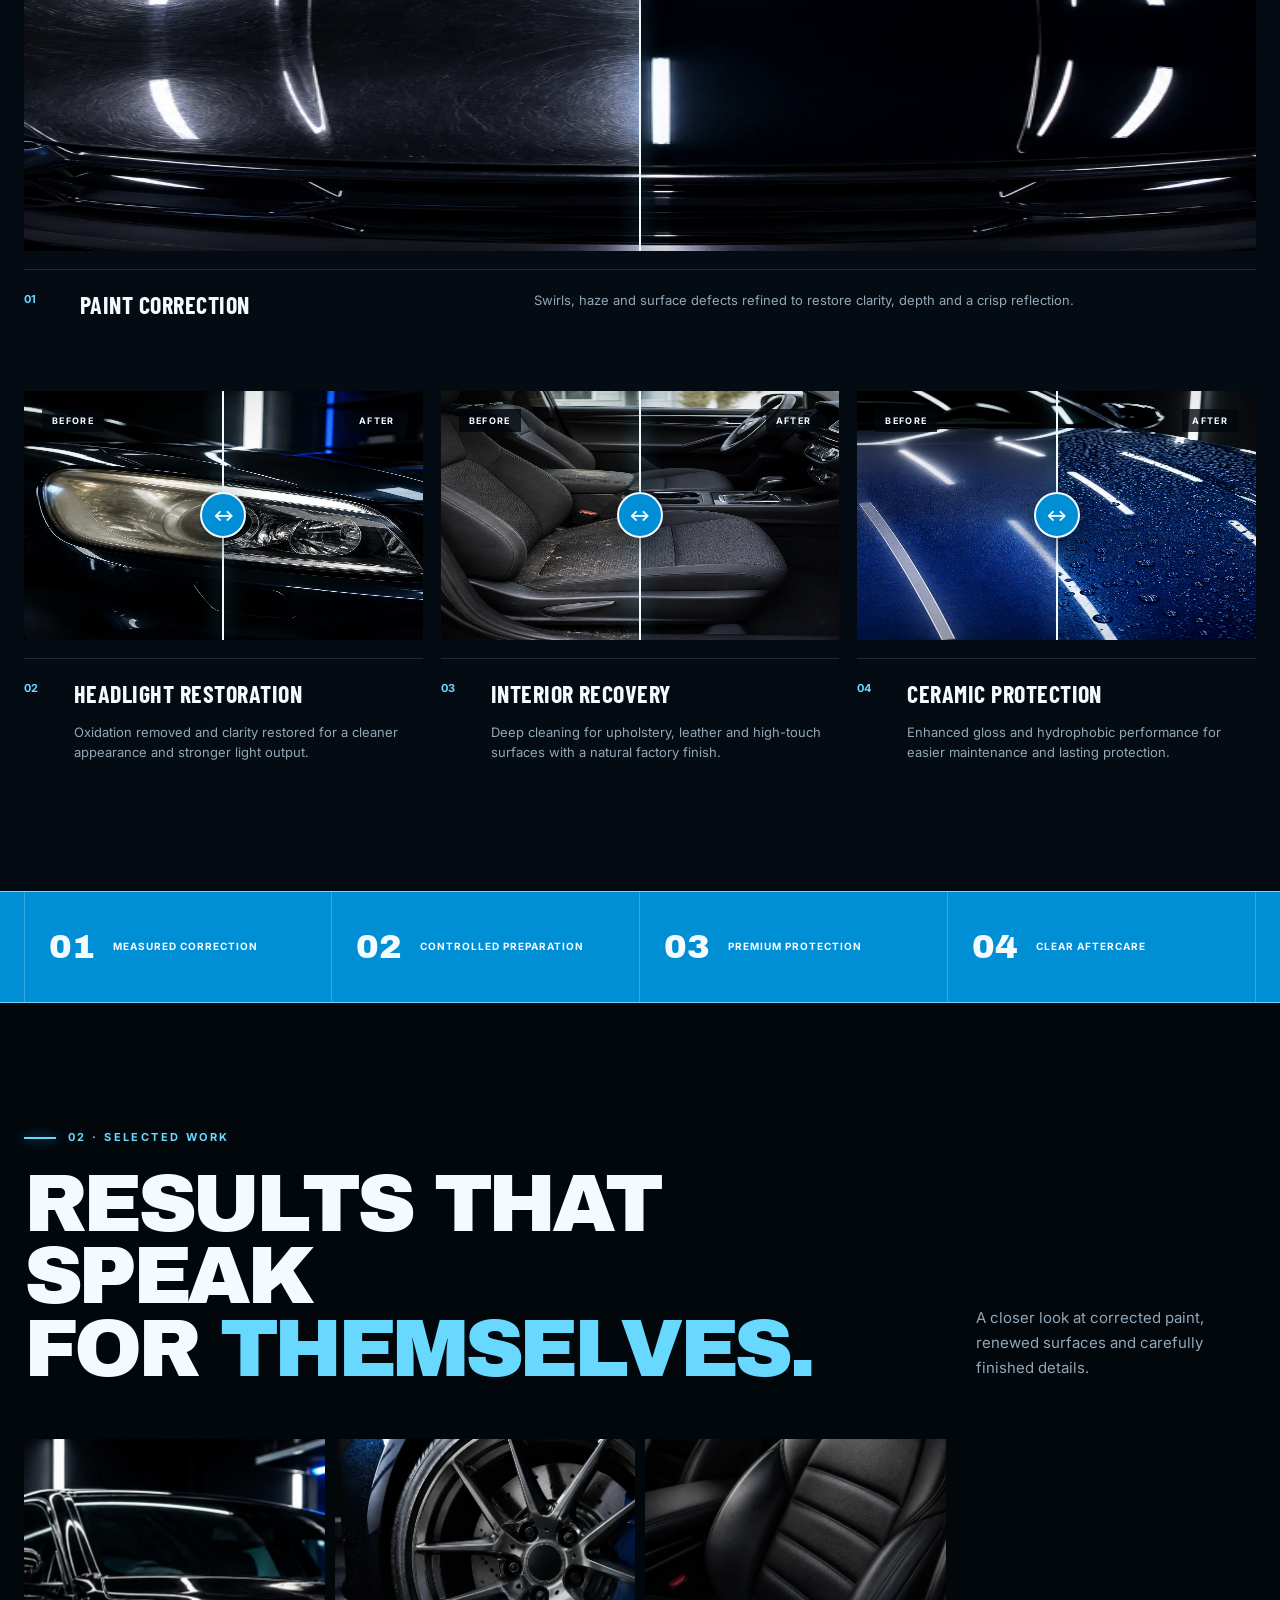
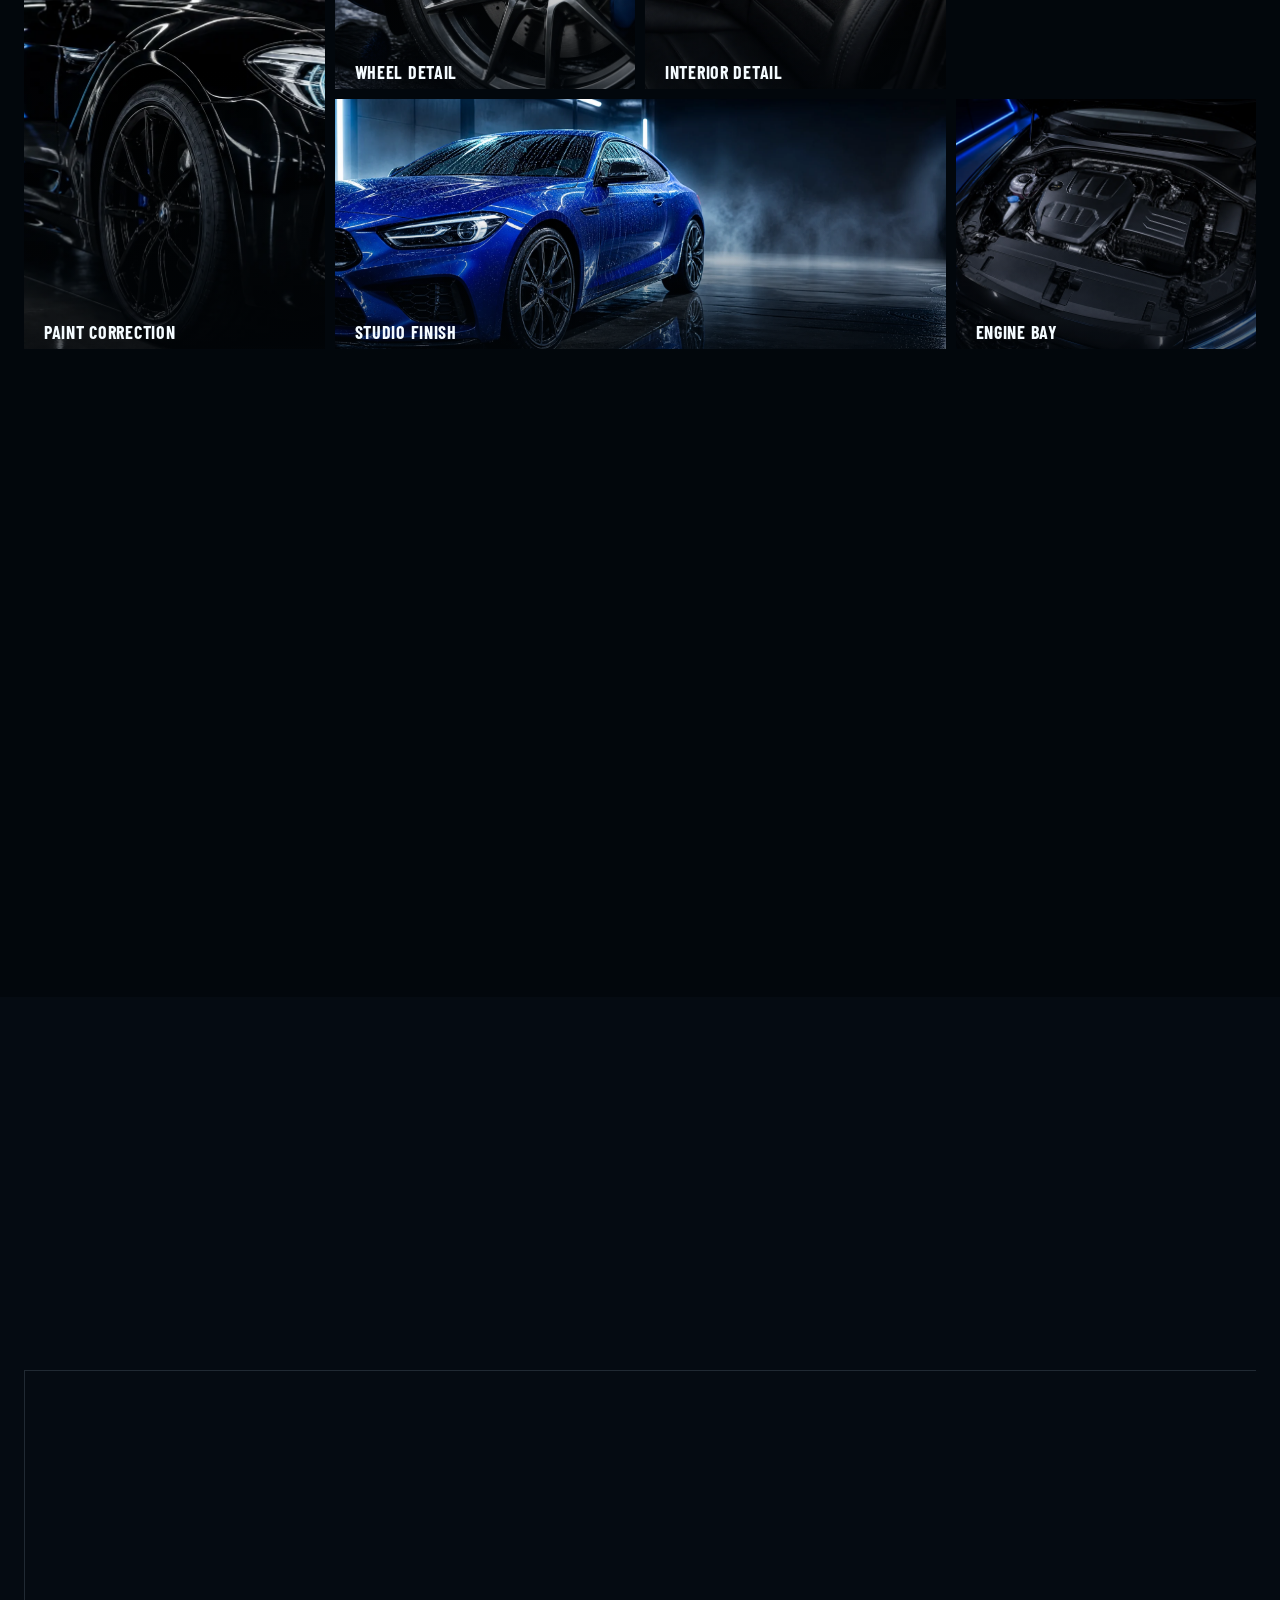
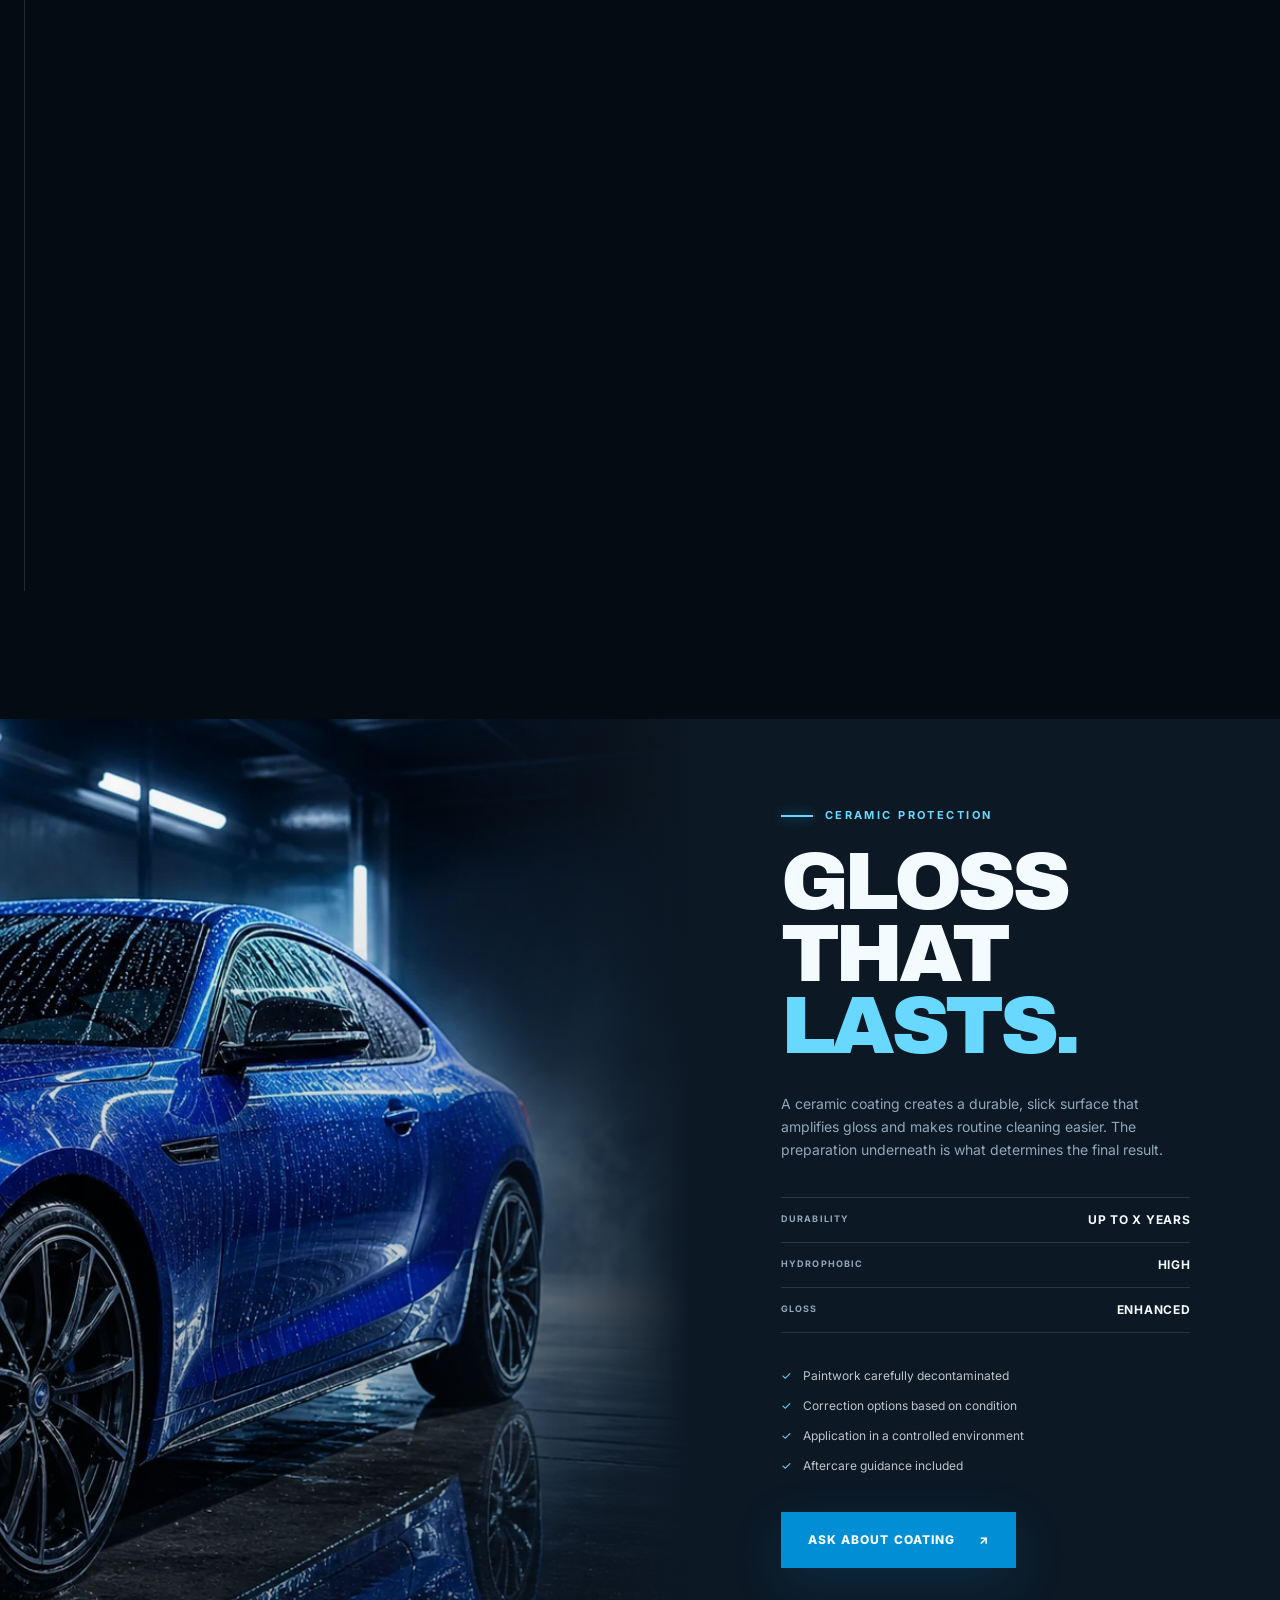
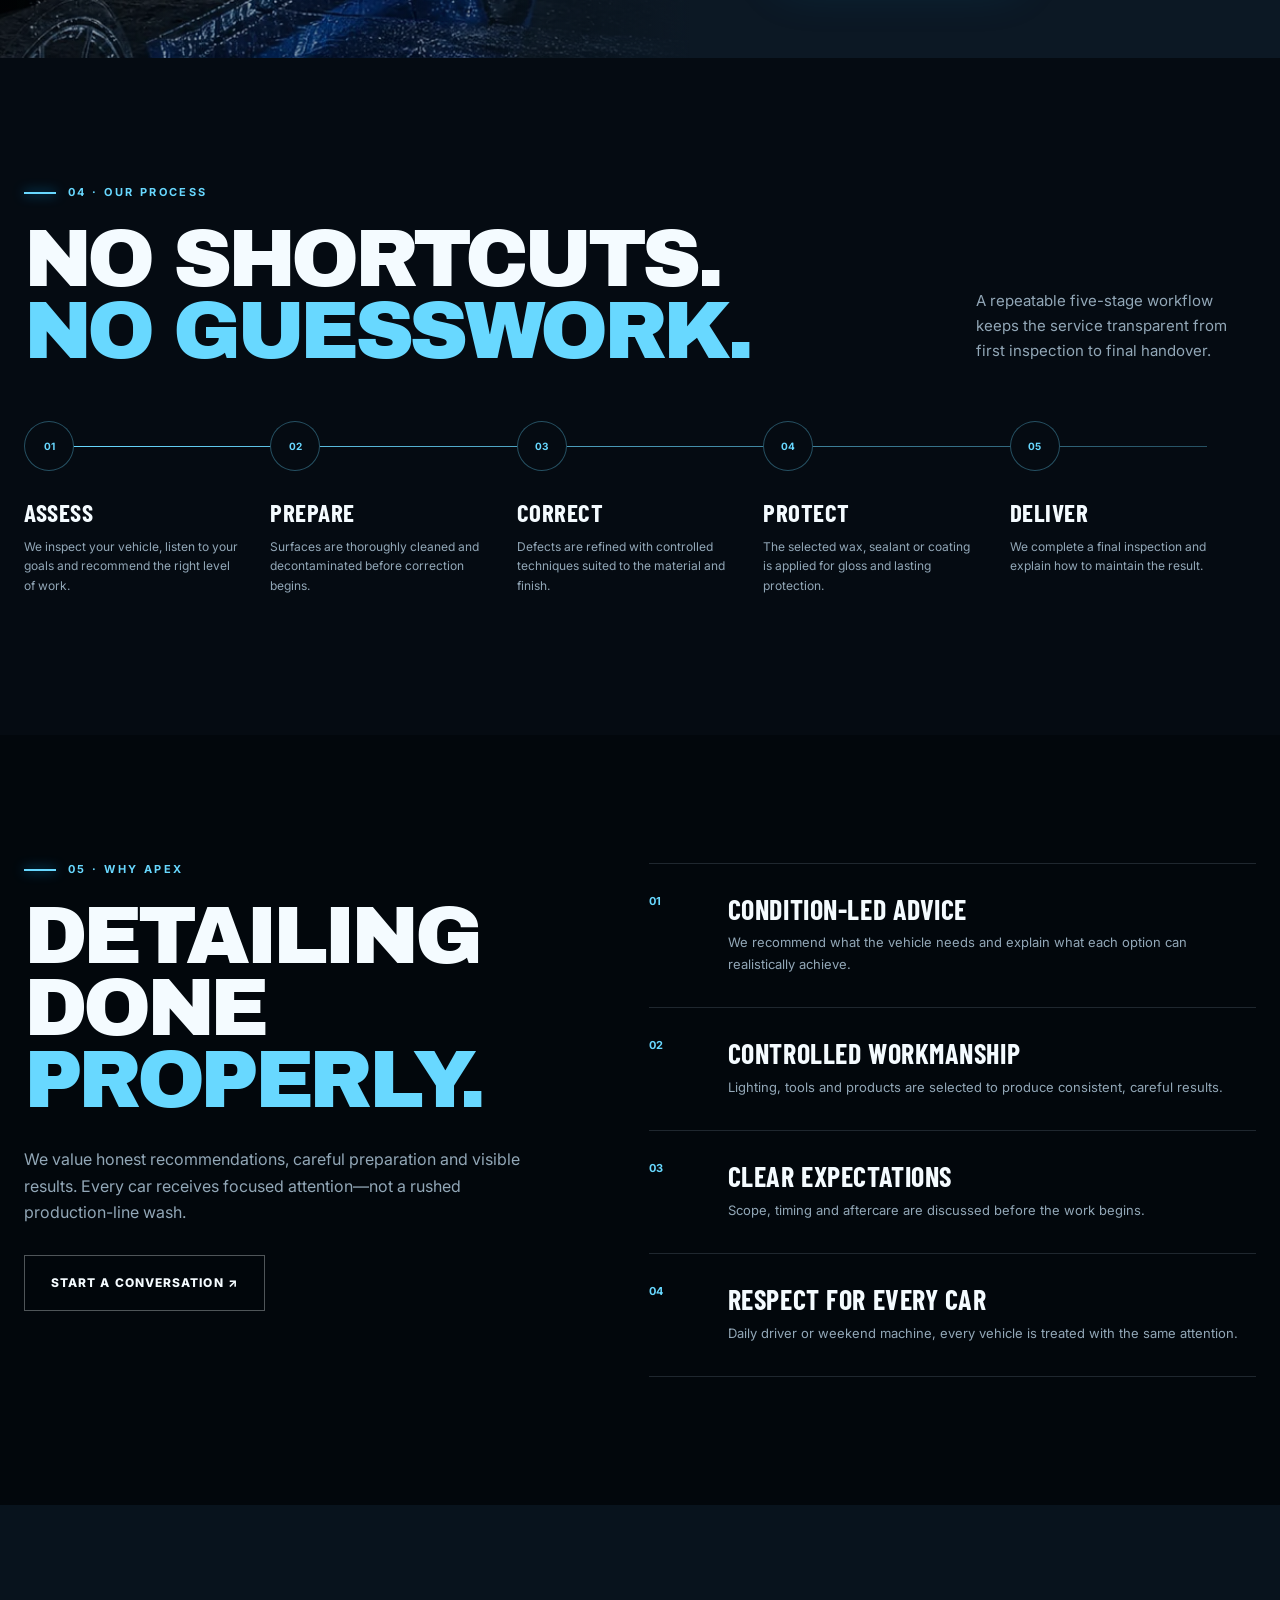
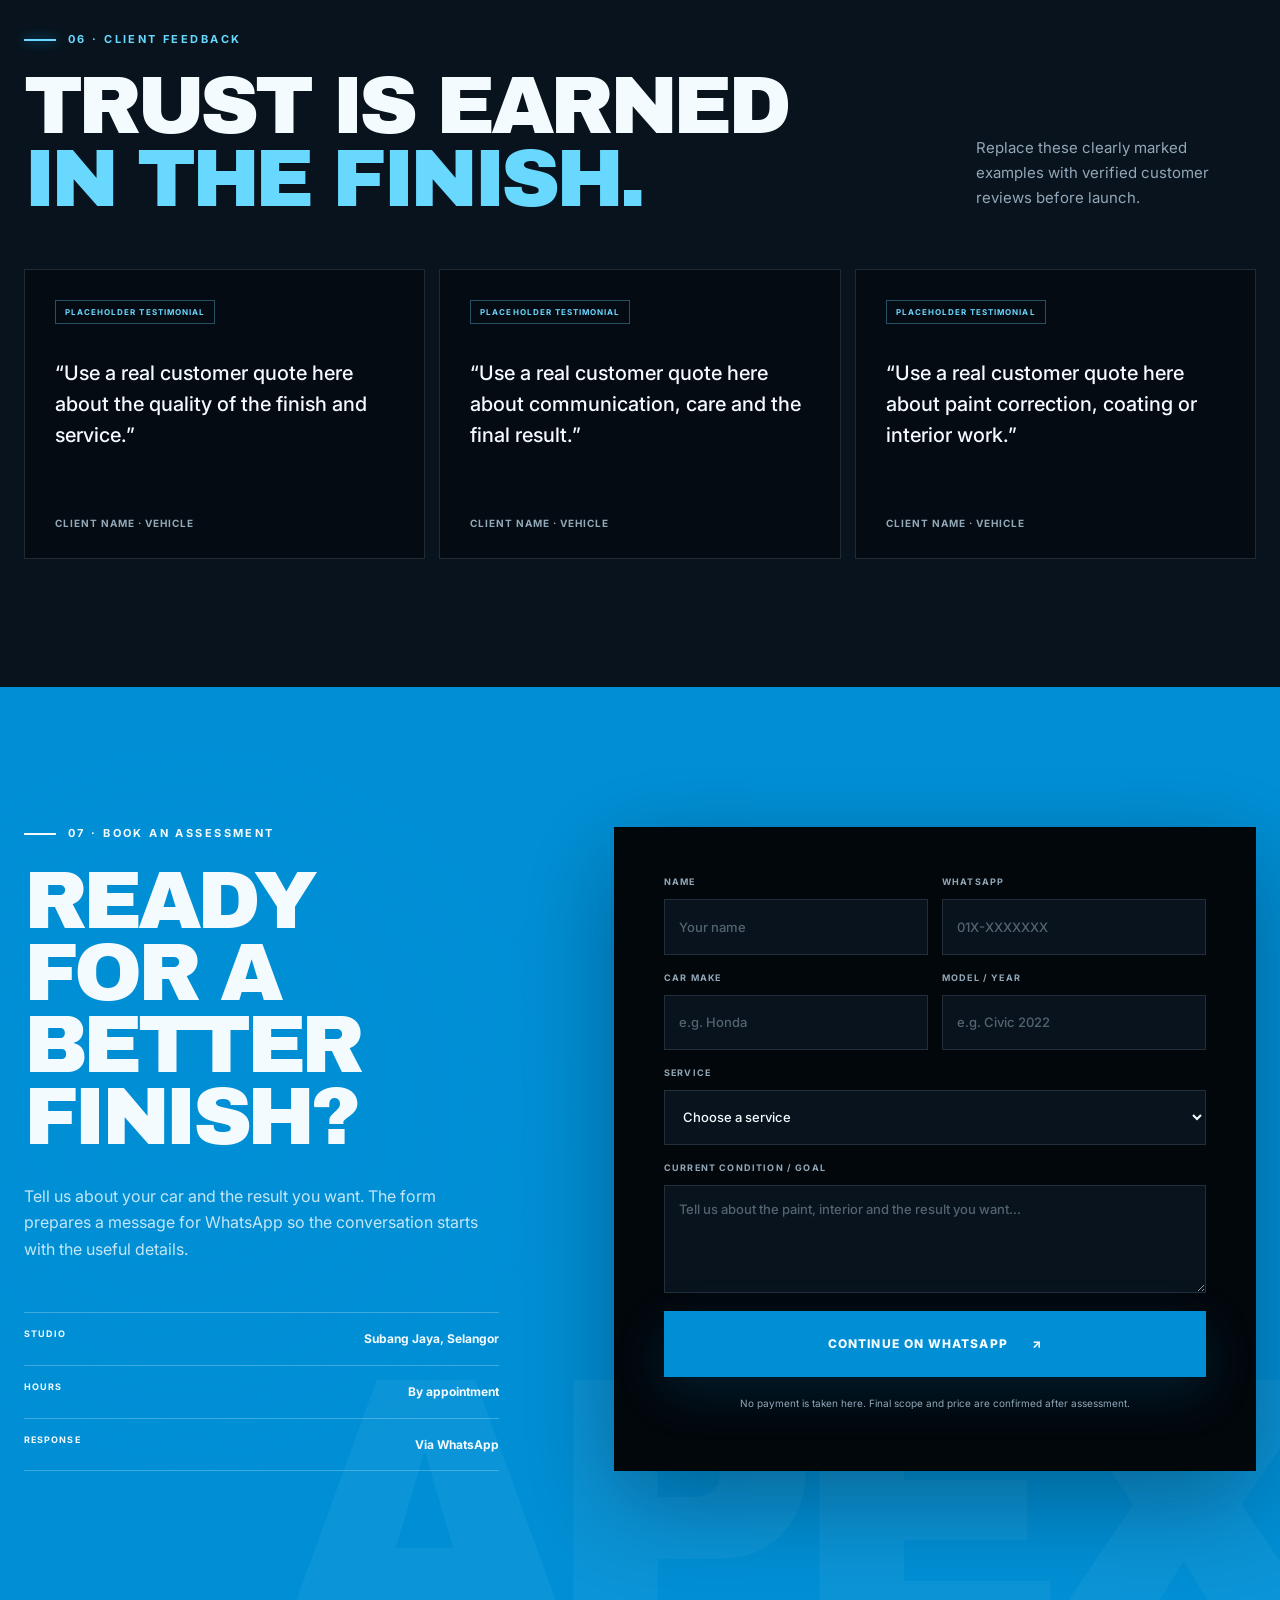
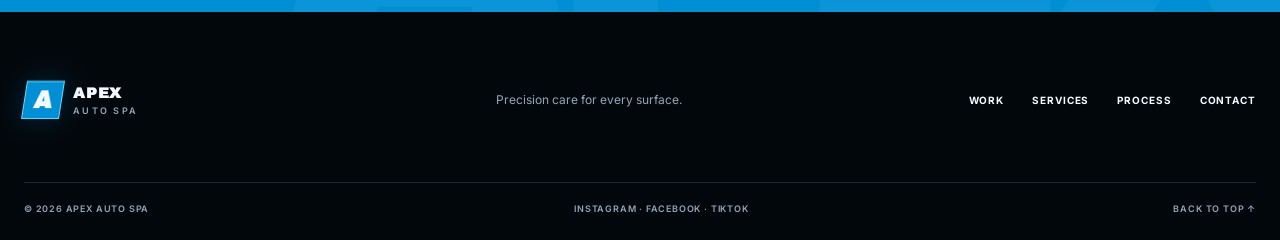
==== commit 100ddc39: "Add files via upload" ====
--- a/index.html
+++ b/index.html
@@ -1,11 +1,112 @@
-<!doctype html><html lang="en"><head><meta charset="UTF-8"><meta name="viewport" content="width=device-width,initial-scale=1"><meta name="description" content="Apex Auto Spa delivers premium detailing, paint correction and ceramic protection."><meta name="theme-color" content="#06111c"><title>Apex Auto Spa | Precision Detailing</title><link rel="preconnect" href="https://fonts.googleapis.com"><link rel="preconnect" href="https://fonts.gstatic.com" crossorigin><link href="https://fonts.googleapis.com/css2?family=Archivo+Black&family=Inter:wght@400;600;700;800&display=swap" rel="stylesheet"><style>:root{--paper:#07121e;--surface:#0d1b29;--ink:#eaf7ff;--muted:#8fa3b3;--accent:#08b8e8;--accent-2:#65e2ff;--line:rgba(234,247,255,.14);--hero-overlay:linear-gradient(90deg,rgba(4,12,20,.05),rgba(4,12,20,.9) 66%);--display:"Archivo Black",sans-serif;--body:"Inter",sans-serif;--radius:0}</style><link rel="stylesheet" href="styles.css"><script src="script.js" defer></script></head>
-<body data-theme="auto"><a class="skip-link" href="#main">Skip to content</a><header class="header"><a class="brand" href="#top"><span class="brand-mark">A</span><span class="brand-name">APEX AUTO SPA<small>Precision detailing</small></span></a><button class="menu-button" aria-expanded="false" aria-controls="nav"><span></span><span></span><span></span><span class="sr-only">Menu</span></button><nav class="nav" id="nav"><a href="#about">Standard</a><a href="#services">Services</a><a href="#process">Process</a><a href="#contact">Quote</a></nav><a class="header-action" href="#contact">Get a quote</a></header>
-<main id="main"><section class="hero" id="top"><img class="hero-media" src="assets/hero.png" alt="Metallic blue performance car in a premium detailing bay"><div class="hero-overlay"></div><div class="hero-content shell"><p class="kicker">Detailing engineered for gloss</p><h1>Reset the paint.<br><em>Raise the standard.</em></h1><p class="hero-lead">Precision decontamination, paint correction and ceramic protection for owners who notice everything.</p><div class="actions"><a class="button button-primary" href="#contact">Build your package <span>↗</span></a><a class="button button-secondary" href="#services">Explore services</a></div></div><div class="hero-note"><span></span> Kuala Lumpur · By appointment</div></section>
-<div class="ticker"><div class="ticker-track"><span>Deep clean <b>//</b></span><span>Paint correction <b>//</b></span><span>Ceramic protection <b>//</b></span><span>Interior reset <b>//</b></span><span>Deep clean <b>//</b></span><span>Paint correction <b>//</b></span><span>Ceramic protection <b>//</b></span><span>Interior reset <b>//</b></span></div></div>
-<section class="section" id="about"><div class="shell about-grid"><div class="about-stamp reveal"><div><strong>01</strong><span>Vehicle at a time</span></div></div><div class="about-copy reveal"><p class="eyebrow">The Apex standard</p><h2>Every surface. <em>Every angle.</em></h2><p class="copy-text">We work methodically, one vehicle at a time, with paint-safe systems and inspection lighting that leaves nowhere for defects to hide.</p><div class="principles"><div><b>01</b><span>Safe wash systems</span></div><div><b>02</b><span>Measured correction</span></div><div><b>03</b><span>Pro-grade protection</span></div></div></div></div></section>
-<section class="section section-alt" id="services"><div class="shell"><div class="section-head reveal"><div><p class="eyebrow">Service systems</p><h2>Choose your <em>reset.</em></h2></div><p>Every vehicle is inspected before work starts. We’ll recommend only what the paint and interior genuinely need.</p></div><div class="card-grid"><article class="card reveal"><span class="card-number">SYSTEM 01</span><div class="card-icon">◒</div><h3>Deep Detail</h3><p>Thorough exterior decontamination and interior reset for a complete clean slate.</p><button class="text-link" data-service="Deep Detail">Select system</button></article><article class="card reveal"><span class="card-number">SYSTEM 02</span><div class="card-icon">✦</div><h3>Paint Correction</h3><p>Machine correction to reduce swirls, haze and light defects while restoring clarity.</p><button class="text-link" data-service="Paint Correction">Select system</button></article><article class="card reveal"><span class="card-number">SYSTEM 03</span><div class="card-icon">◇</div><h3>Ceramic Protection</h3><p>Durable hydrophobic protection that locks in gloss and simplifies maintenance.</p><button class="text-link" data-service="Ceramic Protection">Select system</button></article></div></div></section>
-<section class="feature-grid"><div class="feature-visual"><img src="assets/hero.png" alt="Blue performance car with water beading"><div class="feature-label">Paint condition documented before and after every correction service.</div></div><div class="feature-copy"><p class="eyebrow">Results you can inspect</p><h2>Gloss is earned in the <em>preparation.</em></h2><p>Our best results come from careful washing, decontamination and measured correction before any protection is applied.</p><div class="mini-list"><div>Paint depth checks <span>Included</span></div><div>Inspection lighting <span>Included</span></div><div>Aftercare plan <span>Included</span></div></div><a class="button button-primary" href="#contact">Request assessment</a></div></section>
-<section class="section" id="process"><div class="shell"><div class="section-head reveal"><div><p class="eyebrow">Four-stage control</p><h2>Process creates <em>performance.</em></h2></div><p>No rushed wipe-downs. Every stage prepares the next one for a cleaner, stronger result.</p></div><div class="process"><article class="step reveal"><span>01</span><h3>Inspect</h3><p>Condition, paint depth and desired outcome.</p></article><article class="step reveal"><span>02</span><h3>Decontaminate</h3><p>Safe wash, chemical treatment and clay.</p></article><article class="step reveal"><span>03</span><h3>Correct</h3><p>Measured polishing for clarity and gloss.</p></article><article class="step reveal"><span>04</span><h3>Protect</h3><p>Coating, cure check and aftercare briefing.</p></article></div></div></section>
-<section class="section section-alt quote-section"><div class="shell quote-inner reveal"><div class="stars">★★★★★</div><blockquote>“The paint looked deeper than the day I collected the car. Every detail was handled properly.”</blockquote><p class="quote-author">Farid · Performance coupe owner</p></div></section>
-<section class="section section-dark" id="contact"><div class="shell contact-grid"><div class="contact-copy reveal"><p class="eyebrow">Vehicle assessment</p><h2>Build the right <em>detail.</em></h2><p>Tell us what you drive and the result you want. We’ll recommend the right system and time required.</p><div class="contact-meta"><div><span>Studio</span><b>Subang Jaya · Selangor</b></div><div><span>Hours</span><b>Mon–Sat · Appointment only</b></div></div></div><form class="contact-form reveal"><div class="field-row"><label>Your name<input required placeholder="Your name"></label><label>Vehicle<input required placeholder="Make & model"></label></div><label>Service<select id="service" required><option value="">Choose one</option><option>Deep Detail</option><option>Paint Correction</option><option>Ceramic Protection</option></select></label><label>Vehicle condition<textarea placeholder="Colour, age, concerns and desired result..."></textarea></label><button class="button button-primary" type="submit">Request quote <span>↗</span></button><p class="form-note">Demo form — connect WhatsApp or email before launch.</p></form></div></section></main>
-<footer class="footer"><div class="shell footer-main"><div class="footer-brand"><a class="brand" href="#top"><span class="brand-mark">A</span><span class="brand-name">APEX AUTO SPA<small>Precision detailing</small></span></a><p>Controlled process. Measurable correction. Serious gloss.</p></div><div class="footer-links"><p>Systems</p><a href="#services">Services</a><a href="#about">Standard</a><a href="#contact">Quote</a></div><div class="footer-links"><p>Follow</p><a href="#">Instagram ↗</a><a href="#">TikTok ↗</a></div></div><div class="shell footer-bottom"><span>© <span data-year></span> Apex Auto Spa</span><a href="#top">Back to top ↑</a></div></footer><div class="toast" role="status" aria-live="polite"></div></body></html>
+<!doctype html>
+<html lang="en">
+<head>
+  <meta charset="utf-8">
+  <meta name="viewport" content="width=device-width, initial-scale=1">
+  <meta name="description" content="Apex Auto Spa — premium car detailing, paint correction and ceramic protection in Subang Jaya, Selangor.">
+  <meta name="theme-color" content="#02070c">
+  <title>Apex Auto Spa | Premium Auto Detailing</title>
+  <link rel="preconnect" href="https://fonts.googleapis.com">
+  <link rel="preconnect" href="https://fonts.gstatic.com" crossorigin>
+  <link href="https://fonts.googleapis.com/css2?family=Archivo+Black&family=Barlow+Condensed:wght@500;600;700&family=Inter:wght@400;500;600;700&display=swap" rel="stylesheet">
+  <link rel="stylesheet" href="styles.css">
+  <script src="script.js" defer></script>
+</head>
+<body>
+  <a class="skip-link" href="#main-content">Skip to content</a>
+
+  <header class="site-header" id="site-header">
+    <a class="brand" href="#top" aria-label="Apex Auto Spa home">
+      <span class="brand-mark" aria-hidden="true">A</span>
+      <span class="brand-copy"><strong>APEX</strong><small>AUTO SPA</small></span>
+    </a>
+    <button class="menu-toggle" type="button" aria-expanded="false" aria-controls="site-nav">
+      <span></span><span></span><span></span><span class="sr-only">Toggle menu</span>
+    </button>
+    <nav class="site-nav" id="site-nav" aria-label="Primary navigation">
+      <a href="#work">Work</a><a href="#services">Services</a><a href="#process">Process</a><a href="#about">About</a><a href="#contact">Contact</a>
+    </nav>
+    <a class="button button-small header-cta" href="#contact">Book now <span aria-hidden="true">↗</span></a>
+  </header>
+
+  <main id="main-content">
+    <section class="hero" id="top" aria-labelledby="hero-title">
+      <div class="hero-media" aria-hidden="true"></div><div class="hero-shade" aria-hidden="true"></div>
+      <div class="hero-content wrap">
+        <p class="eyebrow reveal">Apex Auto Spa <span>·</span> Premium detailing</p>
+        <h1 id="hero-title" class="reveal">Detailing<br>without<br><em>compromise.</em></h1>
+        <p class="hero-copy reveal">Paint correction, ceramic protection and interior restoration—delivered with precision for drivers who notice every detail.</p>
+        <div class="hero-actions reveal"><a class="button" href="#contact">Book an assessment <span aria-hidden="true">↗</span></a><a class="button button-ghost" href="#work">View our work <span aria-hidden="true">↓</span></a></div>
+      </div>
+      <div class="hero-meta wrap reveal"><p><span class="status-dot"></span> Subang Jaya · Selangor</p><ul aria-label="Service highlights"><li>Studio-grade lighting</li><li>Professional products</li><li>By appointment</li></ul></div>
+      <a class="scroll-cue" href="#work"><span></span>Scroll</a>
+    </section>
+
+    <section class="section work-section" id="work" aria-labelledby="work-title">
+      <div class="wrap">
+        <div class="section-heading reveal"><div><p class="kicker">01 · Transformation</p><h2 id="work-title">The difference is<br>in the <em>details.</em></h2></div><p>Drag each slider to inspect the finish. Every surface is assessed, corrected and protected with a process tailored to the vehicle.</p></div>
+        <article class="comparison-card comparison-card-feature reveal">
+          <div class="comparison" data-comparison style="--before-image:url('images/before-after/paint-comparison.webp');"><div class="comparison-side comparison-before" aria-hidden="true"></div><div class="comparison-after-clip" aria-hidden="true"><div class="comparison-side comparison-after"></div></div><span class="comparison-label label-before">Before</span><span class="comparison-label label-after">After</span><div class="comparison-divider" aria-hidden="true"><span>↔</span></div><input type="range" min="0" max="100" value="50" aria-label="Compare paint before and after correction"></div>
+          <div class="comparison-copy"><span>01</span><h3>Paint correction</h3><p>Swirls, haze and surface defects refined to restore clarity, depth and a crisp reflection.</p></div>
+        </article>
+        <div class="comparison-grid">
+          <article class="comparison-card reveal"><div class="comparison" data-comparison style="--before-image:url('images/before-after/headlight-comparison.webp');"><div class="comparison-side comparison-before" aria-hidden="true"></div><div class="comparison-after-clip" aria-hidden="true"><div class="comparison-side comparison-after"></div></div><span class="comparison-label label-before">Before</span><span class="comparison-label label-after">After</span><div class="comparison-divider" aria-hidden="true"><span>↔</span></div><input type="range" min="0" max="100" value="50" aria-label="Compare headlight before and after restoration"></div><div class="comparison-copy"><span>02</span><h3>Headlight restoration</h3><p>Oxidation removed and clarity restored for a cleaner appearance and stronger light output.</p></div></article>
+          <article class="comparison-card reveal"><div class="comparison" data-comparison style="--before-image:url('images/before-after/interior-comparison.webp');"><div class="comparison-side comparison-before" aria-hidden="true"></div><div class="comparison-after-clip" aria-hidden="true"><div class="comparison-side comparison-after"></div></div><span class="comparison-label label-before">Before</span><span class="comparison-label label-after">After</span><div class="comparison-divider" aria-hidden="true"><span>↔</span></div><input type="range" min="0" max="100" value="50" aria-label="Compare interior before and after detailing"></div><div class="comparison-copy"><span>03</span><h3>Interior recovery</h3><p>Deep cleaning for upholstery, leather and high-touch surfaces with a natural factory finish.</p></div></article>
+          <article class="comparison-card reveal"><div class="comparison" data-comparison style="--before-image:url('images/before-after/ceramic-comparison.webp');"><div class="comparison-side comparison-before" aria-hidden="true"></div><div class="comparison-after-clip" aria-hidden="true"><div class="comparison-side comparison-after"></div></div><span class="comparison-label label-before">Before</span><span class="comparison-label label-after">After</span><div class="comparison-divider" aria-hidden="true"><span>↔</span></div><input type="range" min="0" max="100" value="50" aria-label="Compare paint before and after ceramic coating"></div><div class="comparison-copy"><span>04</span><h3>Ceramic protection</h3><p>Enhanced gloss and hydrophobic performance for easier maintenance and lasting protection.</p></div></article>
+        </div>
+      </div>
+    </section>
+
+    <section class="proof-strip" aria-label="Quality commitments"><div class="wrap proof-grid"><div><strong>01</strong><span>Measured correction</span></div><div><strong>02</strong><span>Controlled preparation</span></div><div><strong>03</strong><span>Premium protection</span></div><div><strong>04</strong><span>Clear aftercare</span></div></div></section>
+
+    <section class="section gallery-section" id="gallery" aria-labelledby="gallery-title">
+      <div class="wrap">
+        <div class="section-heading compact reveal"><div><p class="kicker">02 · Selected work</p><h2 id="gallery-title">Results that speak<br>for <em>themselves.</em></h2></div><p>A closer look at corrected paint, renewed surfaces and carefully finished details.</p></div>
+        <div class="gallery-grid">
+          <button class="gallery-item gallery-tall reveal" type="button" data-full="images/gallery/result-01.webp" data-caption="Mirror-finish paint correction"><img src="images/gallery/result-01.webp" alt="Glossy black performance sedan after paint correction" loading="lazy"><span><b>Paint correction</b><small>View result ↗</small></span></button>
+          <button class="gallery-item reveal" type="button" data-full="images/gallery/result-02.webp" data-caption="Wheel and caliper detail"><img src="images/gallery/result-02.webp" alt="Detailed alloy wheel and clean brake caliper" loading="lazy"><span><b>Wheel detail</b><small>View result ↗</small></span></button>
+          <button class="gallery-item reveal" type="button" data-full="images/gallery/result-03.webp" data-caption="Leather restoration"><img src="images/gallery/result-03.webp" alt="Restored black leather car seat" loading="lazy"><span><b>Interior detail</b><small>View result ↗</small></span></button>
+          <button class="gallery-item gallery-wide reveal" type="button" data-full="images/gallery/result-05.webp" data-caption="Studio finish"><img src="images/gallery/result-05.webp" alt="Blue performance coupe in a detailing studio" loading="lazy"><span><b>Studio finish</b><small>View result ↗</small></span></button>
+          <button class="gallery-item reveal" type="button" data-full="images/gallery/result-04.webp" data-caption="Engine bay detail"><img src="images/gallery/result-04.webp" alt="Clean and dressed performance engine bay" loading="lazy"><span><b>Engine bay</b><small>View result ↗</small></span></button>
+          <button class="gallery-item gallery-tall reveal" type="button" data-full="images/gallery/result-06.webp" data-caption="Paint transformation"><img src="images/gallery/result-06.webp" alt="Paint correction before and after comparison" loading="lazy"><span><b>Paint transformation</b><small>View result ↗</small></span></button>
+          <button class="gallery-item reveal" type="button" data-full="images/gallery/result-07.webp" data-caption="Headlight recovery"><img src="images/gallery/result-07.webp" alt="Headlight restoration before and after comparison" loading="lazy"><span><b>Lens recovery</b><small>View result ↗</small></span></button>
+          <button class="gallery-item reveal" type="button" data-full="images/gallery/result-08.webp" data-caption="Interior transformation"><img src="images/gallery/result-08.webp" alt="Interior detailing before and after comparison" loading="lazy"><span><b>Cabin recovery</b><small>View result ↗</small></span></button>
+        </div>
+      </div>
+    </section>
+
+    <section class="section services-section" id="services" aria-labelledby="services-title">
+      <div class="wrap">
+        <div class="section-heading reveal"><div><p class="kicker">03 · Services</p><h2 id="services-title">Built around<br><em>your car.</em></h2></div><p>Every booking begins with an assessment. Final pricing depends on vehicle size, paint condition and the result you want.</p></div>
+        <div class="services-grid">
+          <article class="service-card reveal"><span class="service-number">01</span><h3>Premium detail</h3><p>A complete reset for paint, wheels, glass and cabin surfaces.</p><ul><li>Exterior deep clean</li><li>Interior refresh</li><li>Finishing protection</li></ul><div class="service-meta"><span>From RM —</span><span>4–6 hours</span></div><button class="text-link" type="button" data-service="Premium Detail">Enquire ↗</button></article>
+          <article class="service-card featured reveal"><span class="service-number">02</span><small>Most requested</small><h3>Paint correction</h3><p>Machine polishing that restores gloss and reduces visible defects.</p><ul><li>Paint inspection</li><li>Measured correction</li><li>Panel wipe-down</li></ul><div class="service-meta"><span>From RM —</span><span>1–2 days</span></div><button class="text-link" type="button" data-service="Paint Correction">Enquire ↗</button></article>
+          <article class="service-card reveal"><span class="service-number">03</span><h3>Ceramic coating</h3><p>Durable gloss and hydrophobic protection after meticulous preparation.</p><ul><li>Surface preparation</li><li>Coating application</li><li>Aftercare briefing</li></ul><div class="service-meta"><span>From RM —</span><span>1–2 days</span></div><button class="text-link" type="button" data-service="Ceramic Coating">Enquire ↗</button></article>
+          <article class="service-card reveal"><span class="service-number">04</span><h3>Interior detail</h3><p>Deep cleaning tailored to fabric, leather and delicate cabin materials.</p><ul><li>Vacuum and extraction</li><li>Leather care</li><li>Odour treatment</li></ul><div class="service-meta"><span>From RM —</span><span>4–8 hours</span></div><button class="text-link" type="button" data-service="Interior Detail">Enquire ↗</button></article>
+          <article class="service-card reveal"><span class="service-number">05</span><h3>Headlight restoration</h3><p>Clarity recovery for oxidised, cloudy or yellowed headlight lenses.</p><ul><li>Multi-stage sanding</li><li>Lens polishing</li><li>UV protection</li></ul><div class="service-meta"><span>From RM —</span><span>2–3 hours</span></div><button class="text-link" type="button" data-service="Headlight Restoration">Enquire ↗</button></article>
+          <article class="service-card reveal"><span class="service-number">06</span><h3>Maintenance detail</h3><p>Safe, regular care that preserves a previously corrected or coated car.</p><ul><li>Safe wash process</li><li>Coating-safe products</li><li>Finish inspection</li></ul><div class="service-meta"><span>From RM —</span><span>2–4 hours</span></div><button class="text-link" type="button" data-service="Maintenance Detail">Enquire ↗</button></article>
+        </div>
+      </div>
+    </section>
+
+    <section class="coating-section" aria-labelledby="coating-title">
+      <div class="coating-image reveal"><img src="images/hero.webp" alt="Blue performance car with a glossy protected finish" loading="lazy"></div>
+      <div class="coating-copy reveal"><p class="kicker">Ceramic protection</p><h2 id="coating-title">Gloss that<br><em>lasts.</em></h2><p>A ceramic coating creates a durable, slick surface that amplifies gloss and makes routine cleaning easier. The preparation underneath is what determines the final result.</p><div class="spec-list"><div><span>Durability</span><strong>Up to X years</strong></div><div><span>Hydrophobic</span><strong>High</strong></div><div><span>Gloss</span><strong>Enhanced</strong></div></div><ul class="check-list"><li>Paintwork carefully decontaminated</li><li>Correction options based on condition</li><li>Application in a controlled environment</li><li>Aftercare guidance included</li></ul><button class="button" type="button" data-service="Ceramic Coating">Ask about coating <span aria-hidden="true">↗</span></button></div>
+    </section>
+
+    <section class="section process-section" id="process" aria-labelledby="process-title"><div class="wrap"><div class="section-heading compact reveal"><div><p class="kicker">04 · Our process</p><h2 id="process-title">No shortcuts.<br><em>No guesswork.</em></h2></div><p>A repeatable five-stage workflow keeps the service transparent from first inspection to final handover.</p></div><ol class="process-list"><li class="reveal"><span>01</span><h3>Assess</h3><p>We inspect your vehicle, listen to your goals and recommend the right level of work.</p></li><li class="reveal"><span>02</span><h3>Prepare</h3><p>Surfaces are thoroughly cleaned and decontaminated before correction begins.</p></li><li class="reveal"><span>03</span><h3>Correct</h3><p>Defects are refined with controlled techniques suited to the material and finish.</p></li><li class="reveal"><span>04</span><h3>Protect</h3><p>The selected wax, sealant or coating is applied for gloss and lasting protection.</p></li><li class="reveal"><span>05</span><h3>Deliver</h3><p>We complete a final inspection and explain how to maintain the result.</p></li></ol></div></section>
+
+    <section class="section about-section" id="about" aria-labelledby="about-title"><div class="wrap about-grid"><div class="about-intro reveal"><p class="kicker">05 · Why Apex</p><h2 id="about-title">Detailing done<br><em>properly.</em></h2><p>We value honest recommendations, careful preparation and visible results. Every car receives focused attention—not a rushed production-line wash.</p><a class="button button-ghost" href="#contact">Start a conversation ↗</a></div><div class="about-points"><article class="reveal"><span>01</span><div><h3>Condition-led advice</h3><p>We recommend what the vehicle needs and explain what each option can realistically achieve.</p></div></article><article class="reveal"><span>02</span><div><h3>Controlled workmanship</h3><p>Lighting, tools and products are selected to produce consistent, careful results.</p></div></article><article class="reveal"><span>03</span><div><h3>Clear expectations</h3><p>Scope, timing and aftercare are discussed before the work begins.</p></div></article><article class="reveal"><span>04</span><div><h3>Respect for every car</h3><p>Daily driver or weekend machine, every vehicle is treated with the same attention.</p></div></article></div></div></section>
+
+    <section class="section testimonials-section" aria-labelledby="testimonials-title"><div class="wrap"><div class="section-heading compact reveal"><div><p class="kicker">06 · Client feedback</p><h2 id="testimonials-title">Trust is earned<br><em>in the finish.</em></h2></div><p>Replace these clearly marked examples with verified customer reviews before launch.</p></div><div class="testimonials-grid"><figure class="testimonial reveal"><span>Placeholder testimonial</span><blockquote>“Use a real customer quote here about the quality of the finish and service.”</blockquote><figcaption>Client name · Vehicle</figcaption></figure><figure class="testimonial reveal"><span>Placeholder testimonial</span><blockquote>“Use a real customer quote here about communication, care and the final result.”</blockquote><figcaption>Client name · Vehicle</figcaption></figure><figure class="testimonial reveal"><span>Placeholder testimonial</span><blockquote>“Use a real customer quote here about paint correction, coating or interior work.”</blockquote><figcaption>Client name · Vehicle</figcaption></figure></div></div></section>
+
+    <section class="contact-section" id="contact" aria-labelledby="contact-title"><div class="wrap contact-grid"><div class="contact-copy reveal"><p class="kicker">07 · Book an assessment</p><h2 id="contact-title">Ready for a<br><em>better finish?</em></h2><p>Tell us about your car and the result you want. The form prepares a message for WhatsApp so the conversation starts with the useful details.</p><div class="contact-details"><div><span>Studio</span><strong>Subang Jaya, Selangor</strong></div><div><span>Hours</span><strong>By appointment</strong></div><div><span>Response</span><strong>Via WhatsApp</strong></div></div></div><form class="booking-form reveal" id="booking-form"><div class="form-row"><label>Name<input name="name" type="text" autocomplete="name" required placeholder="Your name"></label><label>WhatsApp<input name="phone" type="tel" autocomplete="tel" required placeholder="01X-XXXXXXX"></label></div><div class="form-row"><label>Car make<input name="make" type="text" required placeholder="e.g. Honda"></label><label>Model / year<input name="model" type="text" required placeholder="e.g. Civic 2022"></label></div><label>Service<select name="service" id="service-select" required><option value="">Choose a service</option><option>Premium Detail</option><option>Paint Correction</option><option>Ceramic Coating</option><option>Interior Detail</option><option>Headlight Restoration</option><option>Maintenance Detail</option><option>Not sure — please advise</option></select></label><label>Current condition / goal<textarea name="condition" rows="4" required placeholder="Tell us about the paint, interior and the result you want..."></textarea></label><button class="button button-full" type="submit">Continue on WhatsApp <span aria-hidden="true">↗</span></button><p class="form-note">No payment is taken here. Final scope and price are confirmed after assessment.</p></form></div></section>
+  </main>
+
+  <footer class="site-footer"><div class="wrap footer-top"><a class="brand" href="#top"><span class="brand-mark" aria-hidden="true">A</span><span class="brand-copy"><strong>APEX</strong><small>AUTO SPA</small></span></a><p>Precision care for every surface.</p><div class="footer-links"><a href="#work">Work</a><a href="#services">Services</a><a href="#process">Process</a><a href="#contact">Contact</a></div></div><div class="wrap footer-bottom"><span>© <span id="year"></span> Apex Auto Spa</span><span>Instagram · Facebook · TikTok</span><a href="#top">Back to top ↑</a></div></footer>
+
+  <button class="whatsapp-float" type="button" id="whatsapp-float" aria-label="Contact Apex Auto Spa on WhatsApp"><span>WA</span><b>Message us</b></button>
+  <dialog class="lightbox" id="lightbox"><button class="lightbox-close" type="button" aria-label="Close image">×</button><figure><img src="" alt=""><figcaption></figcaption></figure></dialog>
+  <div class="toast" id="toast" role="status" aria-live="polite"></div>
+</body>
+</html>
--- a/styles.css
+++ b/styles.css
@@ -1,359 +1,341 @@
 :root {
-  --paper: #f7f4ef;
-  --surface: #ffffff;
-  --ink: #201d1b;
-  --muted: #6f6964;
-  --accent: #9c665d;
-  --accent-2: #d9b9ad;
-  --line: rgba(32, 29, 27, 0.16);
-  --hero-overlay: linear-gradient(90deg, rgba(15, 12, 10, 0.72), rgba(15, 12, 10, 0.12));
-  --display: Georgia, serif;
-  --body: Arial, sans-serif;
-  --radius: 0px;
-  --max: 1180px;
+  --black: #02070c;
+  --navy: #050b12;
+  --panel: #0c1824;
+  --panel-2: #08131d;
+  --blue: #008fd5;
+  --blue-bright: #68d8ff;
+  --white: #f4fbff;
+  --muted: #92a7b7;
+  --line: rgba(146, 167, 183, 0.2);
+  --line-bright: rgba(104, 216, 255, 0.34);
+  --wrap: min(1240px, calc(100% - 48px));
+  --display: "Archivo Black", Arial, sans-serif;
+  --condensed: "Barlow Condensed", Arial, sans-serif;
+  --body: "Inter", Arial, sans-serif;
 }
 
 * { box-sizing: border-box; }
-html { scroll-behavior: smooth; scroll-padding-top: 82px; }
+html { scroll-behavior: smooth; }
 body {
   margin: 0;
-  color: var(--ink);
-  background: var(--paper);
+  overflow-x: hidden;
+  background: var(--black);
+  color: var(--white);
   font-family: var(--body);
   line-height: 1.65;
-  overflow-x: hidden;
+  -webkit-font-smoothing: antialiased;
 }
 body.menu-open { overflow: hidden; }
+::selection { background: var(--blue); color: var(--white); }
 img { display: block; max-width: 100%; }
 a { color: inherit; text-decoration: none; }
 button, input, select, textarea { font: inherit; }
-button, a { -webkit-tap-highlight-color: transparent; }
-::selection { color: var(--paper); background: var(--accent); }
-
-.shell { width: min(var(--max), calc(100% - 48px)); margin-inline: auto; }
-.sr-only {
-  position: absolute; width: 1px; height: 1px; padding: 0; margin: -1px;
-  overflow: hidden; clip: rect(0,0,0,0); white-space: nowrap; border: 0;
-}
-.skip-link {
-  position: fixed; z-index: 999; top: 10px; left: 10px; padding: 10px 16px;
-  color: var(--paper); background: var(--accent); transform: translateY(-150%);
-}
-.skip-link:focus { transform: translateY(0); }
-
-.header {
-  position: fixed; z-index: 100; inset: 0 0 auto; display: grid;
-  grid-template-columns: 220px 1fr auto; align-items: center; height: 82px;
-  padding-inline: max(24px, calc((100vw - var(--max)) / 2));
-  color: #fff; border-bottom: 1px solid rgba(255,255,255,.18);
-  transition: height .25s ease, background .25s ease, color .25s ease, border-color .25s ease;
-}
-.header.scrolled {
-  height: 68px; color: var(--ink); background: color-mix(in srgb, var(--paper) 94%, transparent);
-  border-color: var(--line); backdrop-filter: blur(18px);
-}
-.brand { display: flex; align-items: center; gap: 10px; width: fit-content; }
-.brand-mark {
-  display: grid; place-items: center; width: 34px; height: 34px;
-  color: var(--paper); background: var(--accent); border-radius: var(--radius);
-  font-family: var(--display); font-size: 1rem; font-weight: 800;
-}
-.brand-name { font-family: var(--display); font-size: 1.22rem; font-weight: 700; line-height: 1; }
-.brand-name small {
-  display: block; margin-top: 5px; font-family: var(--body); font-size: .52rem;
-  font-weight: 700; letter-spacing: .18em; text-transform: uppercase; opacity: .72;
-}
-.nav { display: flex; justify-content: center; gap: clamp(22px, 3vw, 42px); }
-.nav a {
-  position: relative; font-size: .72rem; font-weight: 700; letter-spacing: .08em; text-transform: uppercase;
-}
-.nav a::after {
-  position: absolute; bottom: -8px; left: 0; width: 100%; height: 1px; content: "";
-  background: currentColor; transform: scaleX(0); transition: transform .2s ease;
-}
-.nav a:hover::after, .nav a:focus-visible::after { transform: scaleX(1); }
-.header-action {
-  padding: 10px 17px; color: #fff; border: 1px solid rgba(255,255,255,.55);
-  border-radius: var(--radius); font-size: .68rem; font-weight: 800; letter-spacing: .08em;
-  text-transform: uppercase; transition: background .2s ease, color .2s ease;
-}
-.header.scrolled .header-action { color: var(--paper); background: var(--accent); border-color: var(--accent); }
-.header-action:hover { color: var(--paper); background: var(--accent); border-color: var(--accent); }
-.menu-button { display: none; }
-
-.hero {
-  position: relative; display: flex; align-items: center; min-height: min(900px, 100svh);
-  overflow: hidden; color: #fff; background: #151515;
-}
-.hero-media, .hero-overlay { position: absolute; inset: 0; width: 100%; height: 100%; }
-.hero-media { object-fit: cover; animation: drift 14s ease-out both; }
-.hero-overlay { background: var(--hero-overlay); }
-.hero-content { position: relative; z-index: 2; max-width: var(--max); padding-top: 76px; }
-.kicker {
-  display: flex; align-items: center; gap: 12px; margin: 0 0 22px;
-  font-size: .68rem; font-weight: 800; letter-spacing: .18em; text-transform: uppercase;
-}
-.kicker::before { width: 34px; height: 2px; content: ""; background: var(--accent-2); }
-.hero h1 {
-  max-width: 690px; margin: 0 0 24px; font-family: var(--display); font-size: clamp(3.7rem, 8vw, 7.9rem);
-  font-weight: 600; line-height: .92; letter-spacing: -.04em;
-}
-.hero h1 em { color: var(--accent-2); font-style: italic; font-weight: 500; }
-.hero-lead { max-width: 560px; margin-bottom: 32px; color: rgba(255,255,255,.8); font-size: 1.02rem; }
-.actions { display: flex; flex-wrap: wrap; gap: 12px; }
+button { color: inherit; }
+.wrap { width: var(--wrap); margin-inline: auto; }
+.sr-only { position: absolute; width: 1px; height: 1px; padding: 0; margin: -1px; overflow: hidden; clip: rect(0,0,0,0); white-space: nowrap; border: 0; }
+.skip-link { position: fixed; left: 18px; top: -80px; z-index: 1000; padding: 10px 16px; background: var(--white); color: var(--black); font-weight: 700; transition: top .2s ease; }
+.skip-link:focus { top: 18px; }
+
+.site-header {
+  position: fixed;
+  inset: 0 0 auto;
+  z-index: 100;
+  height: 86px;
+  display: grid;
+  grid-template-columns: 1fr auto 1fr;
+  align-items: center;
+  padding: 0 max(24px, calc((100vw - 1240px) / 2));
+  border-bottom: 1px solid transparent;
+  transition: height .3s ease, background .3s ease, border-color .3s ease, backdrop-filter .3s ease;
+}
+.site-header.scrolled { height: 72px; background: rgba(2, 7, 12, .86); border-color: var(--line); backdrop-filter: blur(18px); }
+.brand { display: inline-flex; align-items: center; gap: 11px; width: max-content; }
+.brand-mark { width: 38px; aspect-ratio: 1; display: grid; place-items: center; border: 1px solid var(--blue-bright); background: var(--blue); color: var(--white); font: 900 23px/1 var(--display); transform: skew(-9deg); box-shadow: 0 0 30px rgba(0,143,213,.24); }
+.brand-copy { display: grid; line-height: 1; letter-spacing: .05em; }
+.brand-copy strong { font-family: var(--display); font-size: 15px; }
+.brand-copy small { margin-top: 5px; color: var(--muted); font: 600 9px/1 var(--body); letter-spacing: .25em; }
+.site-nav { display: flex; align-items: center; gap: 36px; }
+.site-nav a { position: relative; color: rgba(244,251,255,.72); font: 700 12px/1 var(--body); letter-spacing: .08em; text-transform: uppercase; transition: color .2s ease; }
+.site-nav a::after { content: ""; position: absolute; left: 0; right: 100%; bottom: -12px; height: 2px; background: var(--blue-bright); transition: right .25s ease; }
+.site-nav a:hover, .site-nav a.active { color: var(--white); }
+.site-nav a:hover::after, .site-nav a.active::after { right: 0; }
+.header-cta { justify-self: end; }
+.menu-toggle { display: none; background: none; border: 0; padding: 10px; cursor: pointer; }
+.menu-toggle > span:not(.sr-only) { display: block; width: 25px; height: 2px; margin: 5px 0; background: var(--white); transition: transform .25s ease, opacity .25s ease; }
+
 .button {
-  display: inline-flex; align-items: center; justify-content: center; gap: 18px; min-height: 52px;
-  padding: 13px 22px; border: 1px solid transparent; border-radius: var(--radius); cursor: pointer;
-  font-size: .7rem; font-weight: 800; letter-spacing: .09em; text-transform: uppercase;
-  transition: transform .2s ease, background .2s ease, border-color .2s ease;
-}
-.button:hover, .button:focus-visible { transform: translateY(-2px); }
-.button-primary { color: var(--paper); background: var(--accent); border-color: var(--accent); }
-.button-secondary { color: #fff; background: rgba(255,255,255,.06); border-color: rgba(255,255,255,.48); backdrop-filter: blur(8px); }
-.button-secondary:hover { background: rgba(255,255,255,.14); }
-.hero-note {
-  position: absolute; z-index: 2; right: max(24px, calc((100vw - var(--max)) / 2)); bottom: 35px;
-  display: flex; align-items: center; gap: 12px; font-size: .6rem; font-weight: 800;
-  letter-spacing: .18em; text-transform: uppercase;
-}
-.hero-note span { width: 50px; height: 1px; background: var(--accent-2); }
-
-.ticker { overflow: hidden; color: var(--paper); background: var(--accent); }
-.ticker-track {
-  display: flex; gap: 36px; width: max-content; padding: 13px 0;
-  animation: ticker 26s linear infinite;
-}
-.ticker-track span { font-size: .66rem; font-weight: 800; letter-spacing: .14em; text-transform: uppercase; }
-.ticker-track b { color: var(--accent-2); }
-
-.section { padding: 112px 0; }
-.section-alt { background: var(--surface); }
-.section-dark { color: var(--paper); background: var(--ink); }
-.section-head {
-  display: grid; grid-template-columns: minmax(0, 1.45fr) minmax(260px, .58fr);
-  align-items: end; gap: 70px; margin-bottom: 52px;
-}
-.eyebrow {
-  display: flex; align-items: center; gap: 11px; margin: 0 0 17px; color: var(--accent);
-  font-size: .66rem; font-weight: 800; letter-spacing: .17em; text-transform: uppercase;
-}
-.eyebrow::before { width: 26px; height: 1px; content: ""; background: currentColor; }
-.section h2 {
-  margin: 0; font-family: var(--display); font-size: clamp(2.8rem, 5.4vw, 5.25rem);
-  font-weight: 600; line-height: 1; letter-spacing: -.035em;
-}
-.section h2 em { color: var(--accent); font-style: italic; font-weight: 500; }
-.section-head > p, .copy-text { margin: 0; color: var(--muted); font-size: .94rem; }
-.section-dark .section-head > p, .section-dark .copy-text { color: color-mix(in srgb, var(--paper) 65%, transparent); }
-
-.about-grid { display: grid; grid-template-columns: .62fr 1.38fr; gap: clamp(45px, 8vw, 110px); align-items: start; }
-.about-stamp {
-  position: sticky; top: 110px; display: grid; place-items: center; aspect-ratio: 1;
-  border: 1px solid var(--line); border-radius: 50%; text-align: center;
-}
-.about-stamp strong { display: block; color: var(--accent); font-family: var(--display); font-size: clamp(4rem, 9vw, 7.5rem); line-height: .8; }
-.about-stamp span { font-size: .62rem; font-weight: 800; letter-spacing: .18em; text-transform: uppercase; }
-.about-copy h2 { margin-bottom: 28px; }
-.about-copy .copy-text { max-width: 700px; margin-bottom: 34px; font-size: 1rem; line-height: 1.85; }
-.principles { display: grid; grid-template-columns: repeat(3, 1fr); border-top: 1px solid var(--line); border-left: 1px solid var(--line); }
-.principles div { min-height: 148px; padding: 22px; border-right: 1px solid var(--line); border-bottom: 1px solid var(--line); }
-.principles b { display: block; margin-bottom: 16px; color: var(--accent); font-family: var(--display); font-size: 1.5rem; }
-.principles span { font-size: .74rem; font-weight: 700; }
-
-.card-grid { display: grid; grid-template-columns: repeat(3, 1fr); gap: 14px; }
-.card {
-  position: relative; display: flex; flex-direction: column; min-height: 360px; padding: 30px;
-  background: var(--surface); border: 1px solid var(--line); border-radius: var(--radius);
-  transition: transform .25s ease, box-shadow .25s ease;
-}
-.card:hover { transform: translateY(-7px); box-shadow: 0 24px 55px rgba(0,0,0,.09); }
-.card-number { color: var(--accent); font-family: var(--display); font-size: .8rem; letter-spacing: .14em; }
-.card-icon {
-  display: grid; place-items: center; width: 58px; height: 58px; margin: 38px 0 26px;
-  color: var(--accent); background: color-mix(in srgb, var(--accent-2) 26%, transparent);
-  border-radius: 50%; font-size: 1.35rem;
-}
-.card h3 { margin: 0 0 13px; font-family: var(--display); font-size: 1.65rem; line-height: 1.1; }
-.card p { flex: 1; color: var(--muted); font-size: .83rem; }
-.text-link {
-  width: fit-content; padding: 0 0 5px; color: var(--ink); background: none; border: 0;
-  border-bottom: 1px solid currentColor; cursor: pointer; font-size: .65rem; font-weight: 800;
-  letter-spacing: .08em; text-transform: uppercase;
-}
-.section-dark .text-link { color: var(--paper); }
-
-.feature-grid { display: grid; grid-template-columns: 1.08fr .92fr; min-height: 660px; }
-.feature-visual { position: relative; min-height: 520px; overflow: hidden; }
-.feature-visual img { width: 100%; height: 100%; object-fit: cover; transition: transform .8s ease; }
-.feature-visual:hover img { transform: scale(1.035); }
-.feature-label {
-  position: absolute; right: 0; bottom: 0; max-width: 270px; padding: 22px 26px;
-  color: var(--paper); background: var(--accent); font-size: .72rem; font-weight: 700;
-}
-.feature-copy { display: flex; flex-direction: column; justify-content: center; padding: clamp(45px, 7vw, 96px); background: var(--ink); color: var(--paper); }
-.feature-copy .eyebrow { color: var(--accent-2); }
-.feature-copy h2 { margin-bottom: 28px; }
-.feature-copy > p { color: color-mix(in srgb, var(--paper) 66%, transparent); font-size: .92rem; }
-.mini-list { display: grid; gap: 0; margin: 32px 0; border-top: 1px solid rgba(255,255,255,.16); }
-.mini-list div { display: flex; justify-content: space-between; gap: 15px; padding: 15px 0; border-bottom: 1px solid rgba(255,255,255,.16); font-size: .76rem; }
-.mini-list span { color: var(--accent-2); }
-
-.process { display: grid; grid-template-columns: repeat(4, 1fr); border-top: 1px solid var(--line); border-left: 1px solid var(--line); }
-.step { min-height: 250px; padding: 27px; border-right: 1px solid var(--line); border-bottom: 1px solid var(--line); }
-.step > span { color: var(--accent); font-family: var(--display); font-size: 2.5rem; }
-.step h3 { margin: 45px 0 10px; font-family: var(--display); font-size: 1.3rem; }
-.step p { margin: 0; color: var(--muted); font-size: .78rem; }
-
-.quote-section { position: relative; overflow: hidden; text-align: center; }
-.quote-section::before {
-  position: absolute; inset: 16% 5%; content: "“"; color: color-mix(in srgb, var(--accent) 14%, transparent);
-  font-family: Georgia, serif; font-size: 28rem; line-height: .8; pointer-events: none;
-}
-.quote-inner { position: relative; max-width: 900px; margin-inline: auto; }
-.stars { margin-bottom: 22px; color: var(--accent); letter-spacing: .25em; }
-blockquote { margin: 0 0 25px; font-family: var(--display); font-size: clamp(2.1rem, 4.2vw, 3.8rem); line-height: 1.15; }
-.quote-author { color: var(--muted); font-size: .68rem; font-weight: 800; letter-spacing: .14em; text-transform: uppercase; }
-
-.contact-grid { display: grid; grid-template-columns: .8fr 1.2fr; gap: clamp(55px, 9vw, 120px); }
-.contact-copy h2 { margin-bottom: 28px; }
-.contact-copy > p { max-width: 430px; color: color-mix(in srgb, var(--paper) 66%, transparent); }
-.contact-meta { display: grid; gap: 17px; margin-top: 38px; padding-top: 28px; border-top: 1px solid rgba(255,255,255,.16); }
-.contact-meta span { display: block; color: var(--accent-2); font-size: .6rem; font-weight: 800; letter-spacing: .13em; text-transform: uppercase; }
-.contact-meta b { font-family: var(--display); font-size: 1.05rem; font-weight: 500; }
-.contact-form { padding: 34px; color: var(--ink); background: var(--paper); border-radius: var(--radius); }
-.field-row { display: grid; grid-template-columns: 1fr 1fr; gap: 15px; }
-.contact-form label { display: grid; gap: 8px; margin-bottom: 18px; font-size: .64rem; font-weight: 800; letter-spacing: .08em; text-transform: uppercase; }
-input, select, textarea {
-  width: 100%; color: var(--ink); background: var(--surface); border: 1px solid var(--line);
-  border-radius: var(--radius); outline: 0; transition: border-color .2s ease, box-shadow .2s ease;
-}
-input, select { height: 49px; padding: 0 13px; }
-textarea { min-height: 108px; padding: 12px 13px; resize: vertical; }
-input:focus, select:focus, textarea:focus { border-color: var(--accent); box-shadow: 0 0 0 3px color-mix(in srgb, var(--accent) 16%, transparent); }
-.contact-form .button { width: 100%; }
-.form-note { margin: 11px 0 0; color: var(--muted); font-size: .65rem; text-align: center; }
-
-.footer { padding: 60px 0 22px; background: var(--paper); }
-.footer-main { display: grid; grid-template-columns: 1.6fr .7fr .7fr; gap: 50px; padding-bottom: 55px; }
-.footer-brand .brand { margin-bottom: 18px; }
-.footer-brand p { max-width: 360px; color: var(--muted); font-size: .8rem; }
-.footer-links { display: grid; align-content: start; gap: 7px; }
-.footer-links p { margin: 0 0 11px; color: var(--accent); font-size: .62rem; font-weight: 800; letter-spacing: .12em; text-transform: uppercase; }
-.footer-links a { width: fit-content; color: var(--muted); font-size: .76rem; }
-.footer-links a:hover { color: var(--accent); }
-.footer-bottom { display: flex; justify-content: space-between; gap: 20px; padding-top: 20px; border-top: 1px solid var(--line); color: var(--muted); font-size: .62rem; letter-spacing: .07em; text-transform: uppercase; }
-
-.toast {
-  position: fixed; z-index: 200; right: 22px; bottom: 22px; max-width: min(370px, calc(100% - 44px));
-  padding: 14px 18px; color: var(--paper); background: var(--ink); border-left: 4px solid var(--accent);
-  border-radius: var(--radius); box-shadow: 0 18px 50px rgba(0,0,0,.25); font-size: .8rem;
-  opacity: 0; pointer-events: none; transform: translateY(14px); transition: .25s ease;
-}
-.toast.show { opacity: 1; transform: translateY(0); }
-.reveal { opacity: 0; transform: translateY(25px); transition: opacity .7s ease, transform .7s ease; }
+  display: inline-flex;
+  align-items: center;
+  justify-content: center;
+  gap: 24px;
+  min-height: 56px;
+  padding: 0 26px;
+  border: 1px solid var(--blue);
+  background: var(--blue);
+  color: var(--white);
+  font: 800 12px/1 var(--body);
+  letter-spacing: .09em;
+  text-transform: uppercase;
+  cursor: pointer;
+  box-shadow: 0 16px 50px rgba(0,143,213,.17);
+  transition: background .2s ease, color .2s ease, border-color .2s ease, transform .2s ease, box-shadow .2s ease;
+}
+.button:hover { transform: translateY(-2px); background: var(--blue-bright); border-color: var(--blue-bright); color: var(--black); box-shadow: 0 20px 60px rgba(0,143,213,.28); }
+.button-small { min-height: 42px; padding: 0 18px; gap: 14px; font-size: 10px; }
+.button-ghost { background: rgba(2,7,12,.28); border-color: rgba(244,251,255,.32); box-shadow: none; }
+.button-ghost:hover { background: var(--white); border-color: var(--white); }
+.button-full { width: 100%; }
+.text-link { padding: 0; border: 0; background: none; color: var(--blue-bright); font: 700 11px/1 var(--body); letter-spacing: .12em; text-transform: uppercase; cursor: pointer; }
+.text-link:hover { color: var(--white); }
+
+.hero { position: relative; min-height: 100svh; display: grid; align-items: center; overflow: hidden; border-bottom: 1px solid var(--line); }
+.hero-media { position: absolute; inset: 0; background: url("images/hero.webp") center 56% / cover no-repeat; transform: scale(1.02); }
+.hero-shade { position: absolute; inset: 0; background: linear-gradient(90deg, rgba(2,7,12,.98) 0%, rgba(2,7,12,.88) 35%, rgba(2,7,12,.3) 69%, rgba(2,7,12,.6) 100%), linear-gradient(0deg, rgba(2,7,12,.84), transparent 45%), radial-gradient(circle at 75% 44%, rgba(0,143,213,.16), transparent 34%); }
+.hero-content { position: relative; z-index: 2; padding-block: 150px 170px; }
+.eyebrow, .kicker { margin: 0 0 24px; color: var(--muted); font: 700 11px/1.2 var(--body); letter-spacing: .22em; text-transform: uppercase; }
+.eyebrow { display: flex; align-items: center; gap: 12px; }
+.eyebrow::before, .kicker::before { content: ""; display: inline-block; width: 32px; height: 2px; margin-right: 12px; vertical-align: middle; background: var(--blue-bright); box-shadow: 0 0 12px var(--blue); }
+.eyebrow span { color: var(--blue-bright); }
+h1, h2 { margin: 0; font-family: var(--display); font-weight: 400; line-height: .88; letter-spacing: -.055em; text-transform: uppercase; }
+h1 { max-width: 920px; font-size: clamp(56px, 8.2vw, 126px); }
+h2 { font-size: clamp(46px, 6.4vw, 88px); }
+h1 em, h2 em { color: var(--blue-bright); font-style: normal; }
+.hero-copy { max-width: 600px; margin: 32px 0 0; color: rgba(244,251,255,.72); font-size: clamp(15px, 1.3vw, 19px); }
+.hero-actions { display: flex; flex-wrap: wrap; gap: 12px; margin-top: 38px; }
+.hero-meta { position: absolute; z-index: 3; left: 50%; bottom: 36px; transform: translateX(-50%); display: flex; align-items: center; justify-content: space-between; padding-top: 24px; border-top: 1px solid var(--line); color: var(--muted); font: 700 10px/1 var(--body); letter-spacing: .12em; text-transform: uppercase; }
+.hero-meta p { margin: 0; }
+.hero-meta ul { display: flex; gap: 34px; list-style: none; margin: 0; padding: 0; }
+.hero-meta li::before { content: ""; display: inline-block; width: 4px; height: 4px; margin-right: 10px; border-radius: 50%; background: var(--blue-bright); vertical-align: 2px; }
+.status-dot { display: inline-block; width: 7px; height: 7px; margin-right: 9px; border-radius: 50%; background: var(--blue-bright); box-shadow: 0 0 14px var(--blue-bright); }
+.scroll-cue { position: absolute; z-index: 3; right: max(24px, calc((100vw - 1240px) / 2)); bottom: 130px; display: flex; align-items: center; gap: 10px; color: var(--muted); font: 700 9px/1 var(--body); letter-spacing: .18em; text-transform: uppercase; writing-mode: vertical-rl; }
+.scroll-cue span { width: 1px; height: 40px; background: linear-gradient(var(--blue-bright), transparent); }
+
+.section { position: relative; padding: clamp(90px, 10vw, 150px) 0; }
+.work-section, .services-section, .process-section { background: var(--navy); }
+.section-heading { display: grid; grid-template-columns: minmax(0, 1.55fr) minmax(280px, .45fr); align-items: end; gap: 70px; margin-bottom: 64px; }
+.section-heading.compact { margin-bottom: 54px; }
+.section-heading > p { max-width: 500px; margin: 0 0 4px; color: var(--muted); font-size: 15px; }
+.kicker { color: var(--blue-bright); }
+
+.comparison-card { min-width: 0; }
+.comparison { --position: 50%; --compare-width: 1000px; position: relative; aspect-ratio: 16 / 10; overflow: hidden; background: var(--panel); isolation: isolate; touch-action: pan-y; }
+.comparison-card-feature .comparison { aspect-ratio: 16 / 7.5; }
+.comparison-side { position: absolute; inset: 0; background-image: var(--before-image); background-size: 200% 100%; background-repeat: no-repeat; }
+.comparison-before { background-position: left center; }
+.comparison-after-clip { position: absolute; inset: 0 0 0 auto; width: calc(100% - var(--position)); overflow: hidden; }
+.comparison-after { inset: 0 auto 0 auto; right: 0; width: var(--compare-width); background-position: right center; }
+.comparison::after { content: ""; position: absolute; inset: 0; z-index: 2; pointer-events: none; box-shadow: inset 0 0 80px rgba(2,7,12,.16); }
+.comparison input { position: absolute; inset: 0; z-index: 8; width: 100%; height: 100%; margin: 0; cursor: ew-resize; opacity: 0; }
+.comparison:focus-within .comparison-divider span { outline: 3px solid var(--blue-bright); outline-offset: 4px; }
+.comparison-divider { position: absolute; z-index: 6; top: 0; bottom: 0; left: var(--position); width: 2px; background: var(--white); transform: translateX(-50%); box-shadow: 0 0 20px rgba(104,216,255,.8); pointer-events: none; }
+.comparison-divider span { position: absolute; top: 50%; left: 50%; display: grid; place-items: center; width: 46px; height: 46px; transform: translate(-50%, -50%); border: 2px solid var(--white); border-radius: 50%; background: var(--blue); color: var(--white); font-weight: 700; box-shadow: 0 8px 26px rgba(2,7,12,.55); }
+.comparison-label { position: absolute; z-index: 5; top: 18px; padding: 7px 10px; background: rgba(2,7,12,.78); color: var(--white); font: 700 9px/1 var(--body); letter-spacing: .15em; text-transform: uppercase; pointer-events: none; }
+.label-before { left: 18px; }
+.label-after { right: 18px; }
+.comparison-copy { display: grid; grid-template-columns: 36px minmax(150px, .75fr) 1.25fr; align-items: start; gap: 20px; padding: 24px 0 0; border-top: 1px solid var(--line); margin-top: 18px; }
+.comparison-copy > span { color: var(--blue-bright); font: 700 11px/1 var(--body); }
+.comparison-copy h3, .service-card h3, .process-list h3, .about-points h3 { margin: 0; font: 700 24px/.95 var(--condensed); letter-spacing: .02em; text-transform: uppercase; }
+.comparison-copy p { margin: -4px 0 0; color: var(--muted); font-size: 13px; line-height: 1.6; }
+.comparison-grid { display: grid; grid-template-columns: repeat(3, minmax(0, 1fr)); gap: 34px 18px; margin-top: 74px; }
+.comparison-grid .comparison-copy { grid-template-columns: 30px 1fr; }
+.comparison-grid .comparison-copy p { grid-column: 2; }
+
+.proof-strip { background: var(--blue); border-block: 1px solid var(--blue-bright); }
+.proof-grid { display: grid; grid-template-columns: repeat(4, 1fr); }
+.proof-grid > div { display: grid; grid-template-columns: auto 1fr; align-items: center; gap: 18px; min-height: 110px; padding: 24px; border-right: 1px solid rgba(244,251,255,.22); }
+.proof-grid > div:first-child { border-left: 1px solid rgba(244,251,255,.22); }
+.proof-grid strong { font: 400 34px/1 var(--display); color: var(--white); }
+.proof-grid span { font: 700 10px/1.35 var(--body); letter-spacing: .1em; text-transform: uppercase; }
+
+.gallery-section { background: var(--black); }
+.gallery-grid { display: grid; grid-template-columns: repeat(4, 1fr); grid-auto-rows: 250px; gap: 10px; }
+.gallery-item { position: relative; min-width: 0; overflow: hidden; padding: 0; border: 0; background: var(--panel); cursor: zoom-in; text-align: left; }
+.gallery-item img { width: 100%; height: 100%; object-fit: cover; transition: transform .6s cubic-bezier(.2,.7,.2,1), filter .4s ease; }
+.gallery-item::after { content: ""; position: absolute; inset: 0; background: linear-gradient(0deg, rgba(2,7,12,.94), transparent 55%); opacity: .62; transition: opacity .3s ease; }
+.gallery-item > span { position: absolute; z-index: 2; inset: auto 20px 18px; display: flex; align-items: end; justify-content: space-between; gap: 12px; transform: translateY(10px); transition: transform .3s ease; }
+.gallery-item b { font: 700 18px/1 var(--condensed); letter-spacing: .04em; text-transform: uppercase; }
+.gallery-item small { color: var(--blue-bright); font: 700 9px/1 var(--body); letter-spacing: .1em; text-transform: uppercase; opacity: 0; transition: opacity .3s ease; }
+.gallery-item:hover img { transform: scale(1.045); filter: contrast(1.06); }
+.gallery-item:hover::after { opacity: .9; }
+.gallery-item:hover > span { transform: none; }
+.gallery-item:hover small { opacity: 1; }
+.gallery-tall { grid-row: span 2; }
+.gallery-wide { grid-column: span 2; }
+
+.services-grid { display: grid; grid-template-columns: repeat(3, 1fr); border-top: 1px solid var(--line); border-left: 1px solid var(--line); }
+.service-card { position: relative; min-height: 410px; display: flex; flex-direction: column; padding: 34px; border-right: 1px solid var(--line); border-bottom: 1px solid var(--line); background: linear-gradient(145deg, rgba(12,24,36,.64), rgba(5,11,18,.1)); transition: background .3s ease, transform .3s ease; }
+.service-card:hover { z-index: 2; background: var(--panel); transform: translateY(-5px); }
+.service-card.featured { background: linear-gradient(145deg, rgba(0,143,213,.2), rgba(12,24,36,.75)); box-shadow: inset 0 3px var(--blue-bright); }
+.service-number { color: var(--blue-bright); font: 700 11px/1 var(--body); }
+.service-card > small { position: absolute; right: 28px; top: 28px; color: var(--blue-bright); font: 700 8px/1 var(--body); letter-spacing: .13em; text-transform: uppercase; }
+.service-card h3 { margin-top: 36px; font-size: 31px; }
+.service-card > p { margin: 18px 0; color: var(--muted); font-size: 13px; }
+.service-card ul { list-style: none; margin: 0 0 26px; padding: 0; color: rgba(244,251,255,.74); font-size: 12px; }
+.service-card li { padding: 5px 0; }
+.service-card li::before { content: "+"; margin-right: 10px; color: var(--blue-bright); }
+.service-meta { display: flex; justify-content: space-between; margin-top: auto; padding: 18px 0; border-top: 1px solid var(--line); color: var(--white); font: 700 10px/1 var(--body); letter-spacing: .08em; text-transform: uppercase; }
+
+.coating-section { display: grid; grid-template-columns: 1.08fr .92fr; min-height: 780px; background: var(--panel); }
+.coating-image { position: relative; min-height: 680px; overflow: hidden; }
+.coating-image::after { content: ""; position: absolute; inset: 0; background: linear-gradient(90deg, transparent 60%, var(--panel)), linear-gradient(0deg, rgba(2,7,12,.35), transparent); }
+.coating-image img { width: 100%; height: 100%; object-fit: cover; }
+.coating-copy { display: flex; flex-direction: column; justify-content: center; padding: clamp(60px, 7vw, 120px); }
+.coating-copy > p:not(.kicker) { margin: 30px 0; color: var(--muted); font-size: 14px; }
+.spec-list { margin: 6px 0 28px; border-top: 1px solid var(--line); }
+.spec-list div { display: flex; justify-content: space-between; gap: 24px; padding: 16px 0; border-bottom: 1px solid var(--line); text-transform: uppercase; }
+.spec-list span { color: var(--muted); font: 700 9px/1 var(--body); letter-spacing: .13em; }
+.spec-list strong { font: 700 12px/1 var(--body); letter-spacing: .06em; }
+.check-list { list-style: none; margin: 0 0 32px; padding: 0; color: rgba(244,251,255,.76); font-size: 12px; }
+.check-list li { padding: 5px 0; }
+.check-list li::before { content: "✓"; margin-right: 11px; color: var(--blue-bright); }
+.coating-copy .button { align-self: flex-start; }
+
+.process-list { position: relative; display: grid; grid-template-columns: repeat(5, 1fr); gap: 0; list-style: none; margin: 0; padding: 0; }
+.process-list::before { content: ""; position: absolute; top: 25px; left: 4%; right: 4%; height: 1px; background: linear-gradient(90deg, var(--blue-bright), var(--line-bright)); }
+.process-list li { position: relative; padding: 0 28px 0 0; }
+.process-list li > span { position: relative; z-index: 1; width: 50px; height: 50px; display: grid; place-items: center; margin-bottom: 30px; border: 1px solid var(--line-bright); border-radius: 50%; background: var(--navy); color: var(--blue-bright); font: 700 10px/1 var(--body); }
+.process-list h3 { font-size: 25px; }
+.process-list p { color: var(--muted); font-size: 12px; line-height: 1.6; }
+
+.about-section { background: var(--black); }
+.about-grid { display: grid; grid-template-columns: .9fr 1.1fr; gap: clamp(70px, 10vw, 150px); }
+.about-intro { align-self: start; position: sticky; top: 120px; }
+.about-intro > p:not(.kicker) { max-width: 520px; margin: 30px 0; color: var(--muted); }
+.about-points { border-top: 1px solid var(--line); }
+.about-points article { display: grid; grid-template-columns: 55px 1fr; gap: 24px; padding: 32px 0; border-bottom: 1px solid var(--line); }
+.about-points article > span { color: var(--blue-bright); font: 700 11px/1 var(--body); }
+.about-points h3 { font-size: 28px; }
+.about-points p { max-width: 540px; margin: 10px 0 0; color: var(--muted); font-size: 13px; }
+
+.testimonials-section { background: var(--panel-2); }
+.testimonials-grid { display: grid; grid-template-columns: repeat(3, 1fr); gap: 14px; }
+.testimonial { min-height: 290px; display: flex; flex-direction: column; margin: 0; padding: 30px; border: 1px solid var(--line); background: var(--navy); }
+.testimonial > span { align-self: flex-start; padding: 7px 9px; border: 1px solid var(--line-bright); color: var(--blue-bright); font: 700 8px/1 var(--body); letter-spacing: .13em; text-transform: uppercase; }
+.testimonial blockquote { margin: 34px 0; color: var(--white); font: 500 20px/1.55 var(--body); }
+.testimonial figcaption { margin-top: auto; color: var(--muted); font: 700 10px/1 var(--body); letter-spacing: .1em; text-transform: uppercase; }
+
+.contact-section { position: relative; padding: clamp(90px, 11vw, 160px) 0; background: radial-gradient(circle at 15% 45%, rgba(0,143,213,.2), transparent 32%), var(--blue); overflow: hidden; }
+.contact-section::before { content: "APEX"; position: absolute; right: -2vw; bottom: -3vw; color: rgba(244,251,255,.045); font: 400 clamp(140px, 30vw, 500px)/.7 var(--display); letter-spacing: -.08em; pointer-events: none; }
+.contact-grid { position: relative; display: grid; grid-template-columns: .85fr 1.15fr; gap: clamp(60px, 9vw, 130px); }
+.contact-copy .kicker, .contact-copy h2 em { color: var(--white); }
+.contact-copy .kicker::before { background: var(--white); box-shadow: none; }
+.contact-copy > p:not(.kicker) { max-width: 520px; margin: 30px 0; color: rgba(244,251,255,.8); }
+.contact-details { margin-top: 50px; border-top: 1px solid rgba(244,251,255,.25); }
+.contact-details div { display: flex; justify-content: space-between; gap: 20px; padding: 16px 0; border-bottom: 1px solid rgba(244,251,255,.25); }
+.contact-details span { font: 700 9px/1 var(--body); letter-spacing: .12em; text-transform: uppercase; }
+.contact-details strong { font-size: 12px; }
+.booking-form { display: grid; gap: 18px; padding: clamp(28px, 4vw, 50px); background: var(--black); box-shadow: 0 30px 90px rgba(2,7,12,.32); }
+.form-row { display: grid; grid-template-columns: 1fr 1fr; gap: 14px; }
+.booking-form label { display: grid; gap: 8px; color: var(--muted); font: 700 9px/1 var(--body); letter-spacing: .13em; text-transform: uppercase; }
+.booking-form input, .booking-form select, .booking-form textarea { width: 100%; border: 1px solid var(--line); border-radius: 0; outline: 0; background: var(--panel-2); color: var(--white); padding: 14px; font: 500 13px/1.4 var(--body); text-transform: none; letter-spacing: 0; transition: border-color .2s ease, box-shadow .2s ease; }
+.booking-form input, .booking-form select { min-height: 50px; }
+.booking-form textarea { resize: vertical; }
+.booking-form input:focus, .booking-form select:focus, .booking-form textarea:focus { border-color: var(--blue-bright); box-shadow: 0 0 0 3px rgba(104,216,255,.1); }
+.booking-form ::placeholder { color: rgba(146,167,183,.55); }
+.form-note { margin: 0; color: var(--muted); font-size: 10px; text-align: center; }
+
+.site-footer { padding: 66px 0 24px; background: var(--black); }
+.footer-top { display: grid; grid-template-columns: 1fr 1fr auto; align-items: center; gap: 30px; padding-bottom: 60px; }
+.footer-top > p { color: var(--muted); font-size: 12px; }
+.footer-links { display: flex; gap: 28px; font: 700 10px/1 var(--body); letter-spacing: .09em; text-transform: uppercase; }
+.footer-links a:hover, .footer-bottom a:hover { color: var(--blue-bright); }
+.footer-bottom { display: flex; justify-content: space-between; gap: 20px; padding-top: 20px; border-top: 1px solid var(--line); color: var(--muted); font: 600 9px/1.4 var(--body); letter-spacing: .09em; text-transform: uppercase; }
+
+.whatsapp-float { position: fixed; z-index: 80; right: 22px; bottom: 22px; display: flex; align-items: center; gap: 10px; min-height: 48px; padding: 6px 16px 6px 6px; border: 1px solid var(--blue-bright); border-radius: 999px; background: var(--navy); box-shadow: 0 12px 40px rgba(2,7,12,.55); cursor: pointer; transition: transform .2s ease, background .2s ease; }
+.whatsapp-float:hover { transform: translateY(-3px); background: var(--panel); }
+.whatsapp-float span { width: 34px; height: 34px; display: grid; place-items: center; border-radius: 50%; background: var(--blue); font: 800 9px/1 var(--body); }
+.whatsapp-float b { font: 700 10px/1 var(--body); letter-spacing: .08em; text-transform: uppercase; }
+
+.lightbox { width: min(1120px, calc(100% - 32px)); max-width: none; max-height: calc(100svh - 32px); padding: 0; border: 1px solid var(--line-bright); background: var(--black); color: var(--white); }
+.lightbox::backdrop { background: rgba(2,7,12,.92); backdrop-filter: blur(10px); }
+.lightbox figure { margin: 0; }
+.lightbox img { width: 100%; max-height: calc(100svh - 100px); object-fit: contain; }
+.lightbox figcaption { padding: 16px 20px; color: var(--muted); font: 700 10px/1 var(--body); letter-spacing: .12em; text-transform: uppercase; }
+.lightbox-close { position: fixed; top: 24px; right: 26px; z-index: 2; width: 44px; height: 44px; border: 1px solid var(--line-bright); border-radius: 50%; background: var(--black); font-size: 28px; line-height: 1; cursor: pointer; }
+.toast { position: fixed; z-index: 200; left: 50%; bottom: 30px; max-width: calc(100% - 40px); padding: 13px 18px; background: var(--white); color: var(--black); font-size: 12px; font-weight: 700; opacity: 0; transform: translate(-50%, 20px); pointer-events: none; transition: opacity .25s ease, transform .25s ease; }
+.toast.show { opacity: 1; transform: translate(-50%, 0); }
+
+.reveal { opacity: 0; transform: translateY(24px); transition: opacity .7s ease, transform .7s cubic-bezier(.2,.7,.2,1); }
 .reveal.visible { opacity: 1; transform: none; }
 
-/* Distinct visual directions */
-body[data-theme="bakery"] .hero-content { color: #3d2415; }
-body[data-theme="bakery"] .hero-content > *, body[data-theme="photo"] .hero-content > *, body[data-theme="auto"] .hero-content > * { width: min(610px, 100%); margin-left: auto; }
-body[data-theme="bakery"] .hero-lead { color: rgba(61,36,21,.76); }
-body[data-theme="bakery"] .button-secondary { color: #3d2415; border-color: rgba(61,36,21,.45); }
-body[data-theme="bakery"] .hero-note { color: #3d2415; }
-body[data-theme="bakery"] .card:nth-child(2) { transform: rotate(1.2deg); }
-body[data-theme="bakery"] .card:nth-child(2):hover { transform: rotate(0) translateY(-7px); }
-
-body[data-theme="pets"] .brand-mark, body[data-theme="pets"] .card-icon { border-radius: 50%; }
-body[data-theme="pets"] .hero-content { max-width: 610px; color: #263532; }
-body[data-theme="pets"] .hero-lead { color: rgba(38,53,50,.73); }
-body[data-theme="pets"] .button-secondary { color: #263532; border-color: rgba(38,53,50,.35); background: rgba(255,255,255,.45); }
-body[data-theme="pets"] .hero-note { color: #263532; }
-body[data-theme="pets"] .card:nth-child(odd) { margin-top: 22px; }
-
-body[data-theme="photo"] .hero-content > * { width: min(660px, 100%); }
-body[data-theme="photo"] .hero h1, body[data-theme="auto"] .hero h1 { text-transform: uppercase; font-style: normal; letter-spacing: -.02em; }
-body[data-theme="photo"] .hero h1 em, body[data-theme="auto"] .hero h1 em { font-style: normal; }
-body[data-theme="photo"] .about-stamp, body[data-theme="auto"] .about-stamp { border-radius: 0; }
-body[data-theme="photo"] .card { border-top: 4px solid var(--accent); }
-
-body[data-theme="interior"] .hero { align-items: flex-end; }
-body[data-theme="interior"] .hero-content { width: min(620px, calc(100% - 48px)); margin: 0 auto 80px max(24px, calc((100vw - var(--max)) / 2)); padding: 40px; color: var(--ink); background: rgba(240,235,224,.9); backdrop-filter: blur(12px); }
-body[data-theme="interior"] .hero-lead { color: var(--muted); }
-body[data-theme="interior"] .button-secondary { color: var(--ink); border-color: var(--ink); }
-body[data-theme="interior"] .hero h1 { font-size: clamp(3.2rem, 6vw, 6rem); }
-
-body[data-theme="salon"] .hero-content h1 { max-width: 640px; }
-body[data-theme="salon"] .card { background: linear-gradient(160deg, var(--surface), color-mix(in srgb, var(--accent) 9%, var(--surface))); }
-body[data-theme="salon"] .brand-mark { border-radius: 50% 50% 4px 50%; }
-
-body[data-theme="auto"] .hero-content > * { width: min(620px, 100%); }
-body[data-theme="auto"] .button, body[data-theme="auto"] .brand-mark, body[data-theme="auto"] .contact-form { clip-path: polygon(9px 0,100% 0,100% calc(100% - 9px),calc(100% - 9px) 100%,0 100%,0 9px); }
-body[data-theme="auto"] .card { border-top: 3px solid var(--accent); }
-body[data-theme="auto"] .ticker-track b { color: #fff; }
-
-body[data-theme="bakery"] .header:not(.scrolled), body[data-theme="pets"] .header:not(.scrolled), body[data-theme="interior"] .header:not(.scrolled) { color: var(--ink); border-color: var(--line); }
-body[data-theme="bakery"] .header:not(.scrolled) .header-action, body[data-theme="pets"] .header:not(.scrolled) .header-action, body[data-theme="interior"] .header:not(.scrolled) .header-action { color: var(--ink); border-color: color-mix(in srgb, var(--ink) 45%, transparent); }
-
-@keyframes drift { from { transform: scale(1.045); } to { transform: scale(1); } }
-@keyframes ticker { to { transform: translateX(-50%); } }
-
-@media (max-width: 980px) {
-  .header { grid-template-columns: 190px 1fr auto; }
-  .nav { gap: 19px; }
-  .card-grid { grid-template-columns: 1fr 1fr; }
-  .card:last-child { grid-column: 1 / -1; min-height: 300px; }
-  .process { grid-template-columns: 1fr 1fr; }
-}
-
-@media (max-width: 780px) {
-  html { scroll-padding-top: 68px; }
-  .shell { width: min(680px, calc(100% - 34px)); }
-  .header { grid-template-columns: 1fr auto; height: 68px; padding-inline: 17px; background: rgba(18,18,18,.82); backdrop-filter: blur(16px); }
-  .header.scrolled { background: color-mix(in srgb, var(--paper) 95%, transparent); }
-  .header-action { display: none; }
-  .menu-button { position: relative; z-index: 102; display: grid; gap: 5px; width: 44px; height: 44px; padding: 11px; background: transparent; border: 0; cursor: pointer; }
-  .menu-button span:not(.sr-only) { display: block; width: 22px; height: 2px; background: currentColor; transition: transform .22s ease, opacity .2s ease; }
-  .menu-button[aria-expanded="true"] span:nth-child(1) { transform: translateY(7px) rotate(45deg); }
-  .menu-button[aria-expanded="true"] span:nth-child(2) { opacity: 0; }
-  .menu-button[aria-expanded="true"] span:nth-child(3) { transform: translateY(-7px) rotate(-45deg); }
-  .nav { position: fixed; z-index: 101; inset: 0; display: flex; flex-direction: column; justify-content: center; gap: 24px; padding: 38px; color: var(--ink); background: var(--paper); opacity: 0; visibility: hidden; transform: translateY(-12px); transition: .22s ease; }
-  .nav.open { opacity: 1; visibility: visible; transform: none; }
-  .nav a { width: fit-content; font-family: var(--display); font-size: 2.1rem; text-transform: none; }
-  .hero { min-height: 780px; }
-  .hero-content { margin-left: auto; }
-  .hero-note { display: none; }
-  .section { padding: 86px 0; }
-  .section-head, .about-grid, .feature-grid, .contact-grid { grid-template-columns: 1fr; }
-  .section-head { gap: 24px; }
-  .about-stamp { position: relative; top: auto; width: min(280px, 78vw); }
-  .feature-grid { min-height: 0; }
-  .feature-visual { min-height: 520px; }
-  .footer-main { grid-template-columns: 1.4fr .7fr .7fr; gap: 35px; }
-}
-
-@media (max-width: 560px) {
-  .shell { width: calc(100% - 28px); }
-  .brand-name { font-size: 1.05rem; }
-  .hero { align-items: flex-end; min-height: 720px; }
-  .hero-media { object-position: center; }
-  .hero-overlay { background: linear-gradient(0deg, rgba(15,12,10,.88), rgba(15,12,10,.08) 82%); }
-  .hero-content, body[data-theme="interior"] .hero-content { max-width: none; margin: 0 0 70px; padding: 0; color: #fff; background: none; backdrop-filter: none; }
-  body[data-theme="bakery"] .hero-content, body[data-theme="pets"] .hero-content { color: #fff; }
-  .hero-lead, body[data-theme="bakery"] .hero-lead, body[data-theme="pets"] .hero-lead, body[data-theme="interior"] .hero-lead { color: rgba(255,255,255,.78); }
-  .hero h1, body[data-theme="interior"] .hero h1 { font-size: clamp(3rem, 15vw, 4.9rem); }
-  .actions { display: grid; }
-  .button { width: 100%; }
-  .button-secondary, body[data-theme="bakery"] .button-secondary, body[data-theme="pets"] .button-secondary, body[data-theme="interior"] .button-secondary { color: #fff; border-color: rgba(255,255,255,.5); background: rgba(255,255,255,.06); }
-  .section h2 { font-size: clamp(2.55rem, 12vw, 4rem); }
-  .principles, .card-grid, .process { grid-template-columns: 1fr; }
-  .card:last-child { grid-column: auto; }
-  body[data-theme="pets"] .card:nth-child(odd) { margin-top: 0; }
-  .feature-visual { min-height: 430px; }
-  .feature-copy { padding: 42px 24px; }
-  .field-row { grid-template-columns: 1fr; gap: 0; }
-  .contact-form { padding: 25px 18px; }
-  .footer-main { grid-template-columns: 1fr 1fr; }
-  .footer-brand { grid-column: 1 / -1; }
+@media (max-width: 1080px) {
+  .site-header { grid-template-columns: 1fr auto; }
+  .site-nav { position: fixed; inset: 0; z-index: -1; display: grid; align-content: center; justify-items: center; gap: 30px; background: rgba(2,7,12,.98); opacity: 0; visibility: hidden; transition: opacity .25s ease, visibility .25s ease; }
+  .site-nav.open { z-index: 0; opacity: 1; visibility: visible; }
+  .site-nav a { font: 400 clamp(34px, 7vw, 64px)/1 var(--display); letter-spacing: -.04em; }
+  .header-cta { display: none; }
+  .menu-toggle { position: relative; z-index: 2; display: block; justify-self: end; }
+  .menu-toggle[aria-expanded="true"] > span:nth-child(1) { transform: translateY(7px) rotate(45deg); }
+  .menu-toggle[aria-expanded="true"] > span:nth-child(2) { opacity: 0; }
+  .menu-toggle[aria-expanded="true"] > span:nth-child(3) { transform: translateY(-7px) rotate(-45deg); }
+  .comparison-grid { grid-template-columns: 1fr 1fr; }
+  .comparison-grid article:last-child { grid-column: span 2; max-width: calc(50% - 9px); }
+  .services-grid { grid-template-columns: repeat(2, 1fr); }
+  .coating-section { grid-template-columns: 1fr 1fr; }
+  .coating-copy { padding: 56px 40px; }
+  .process-list { grid-template-columns: repeat(3, 1fr); gap: 48px 20px; }
+  .process-list::before { display: none; }
+}
+
+@media (max-width: 760px) {
+  :root { --wrap: min(100% - 32px, 1240px); }
+  .site-header { height: 72px; padding-inline: 16px; }
+  .hero { min-height: 820px; }
+  .hero-media { background-position: 64% center; }
+  .hero-shade { background: linear-gradient(90deg, rgba(2,7,12,.97), rgba(2,7,12,.55)), linear-gradient(0deg, rgba(2,7,12,.94) 4%, transparent 60%); }
+  .hero-content { padding-block: 130px 220px; }
+  h1 { font-size: clamp(50px, 16vw, 76px); }
+  h2 { font-size: clamp(42px, 13vw, 66px); }
+  .hero-copy { max-width: 450px; font-size: 14px; }
+  .hero-actions { flex-direction: column; align-items: stretch; }
+  .hero-actions .button { width: 100%; }
+  .hero-meta { bottom: 30px; display: grid; gap: 18px; }
+  .hero-meta ul { display: grid; grid-template-columns: 1fr 1fr; gap: 12px; }
+  .hero-meta li:last-child { grid-column: span 2; }
+  .scroll-cue { display: none; }
+  .section-heading { grid-template-columns: 1fr; gap: 28px; margin-bottom: 42px; }
+  .comparison-card-feature .comparison, .comparison { aspect-ratio: 4 / 3; }
+  .comparison-copy { grid-template-columns: 28px 1fr; }
+  .comparison-copy p { grid-column: 2; }
+  .comparison-grid { grid-template-columns: 1fr; margin-top: 52px; }
+  .comparison-grid article:last-child { grid-column: auto; max-width: none; }
+  .proof-grid { grid-template-columns: 1fr 1fr; }
+  .proof-grid > div { min-height: 88px; padding: 18px; border-bottom: 1px solid rgba(244,251,255,.22); }
+  .proof-grid strong { font-size: 25px; }
+  .gallery-grid { grid-template-columns: 1fr 1fr; grid-auto-rows: 200px; }
+  .gallery-tall { grid-row: span 2; }
+  .gallery-wide { grid-column: span 2; }
+  .services-grid { grid-template-columns: 1fr; }
+  .service-card { min-height: 390px; }
+  .coating-section { grid-template-columns: 1fr; }
+  .coating-image { min-height: 440px; }
+  .coating-image::after { background: linear-gradient(0deg, var(--panel), transparent 40%); }
+  .coating-copy { padding: 64px 24px 80px; }
+  .process-list { grid-template-columns: 1fr; gap: 0; }
+  .process-list li { display: grid; grid-template-columns: 50px 1fr; gap: 0 20px; padding: 0 0 30px; }
+  .process-list li > span { grid-row: span 2; margin: 0; }
+  .process-list p { margin-top: 8px; }
+  .about-grid, .contact-grid { grid-template-columns: 1fr; }
+  .about-intro { position: static; }
+  .testimonials-grid { grid-template-columns: 1fr; }
+  .testimonial { min-height: 260px; }
+  .form-row { grid-template-columns: 1fr; }
+  .footer-top { grid-template-columns: 1fr; }
+  .footer-links { flex-wrap: wrap; }
   .footer-bottom { flex-direction: column; }
+}
+
+@media (max-width: 440px) {
+  .hero { min-height: 760px; }
+  .hero-content { padding-bottom: 230px; }
+  .hero-meta ul { grid-template-columns: 1fr; }
+  .hero-meta li:last-child { grid-column: auto; }
+  .gallery-grid { display: grid; grid-template-columns: 1fr; grid-auto-rows: 260px; }
+  .gallery-tall, .gallery-wide { grid-row: auto; grid-column: auto; }
+  .gallery-item:nth-child(n+6) { display: none; }
+  .whatsapp-float b { display: none; }
+  .whatsapp-float { padding-right: 6px; }
 }
 
 @media (prefers-reduced-motion: reduce) {
